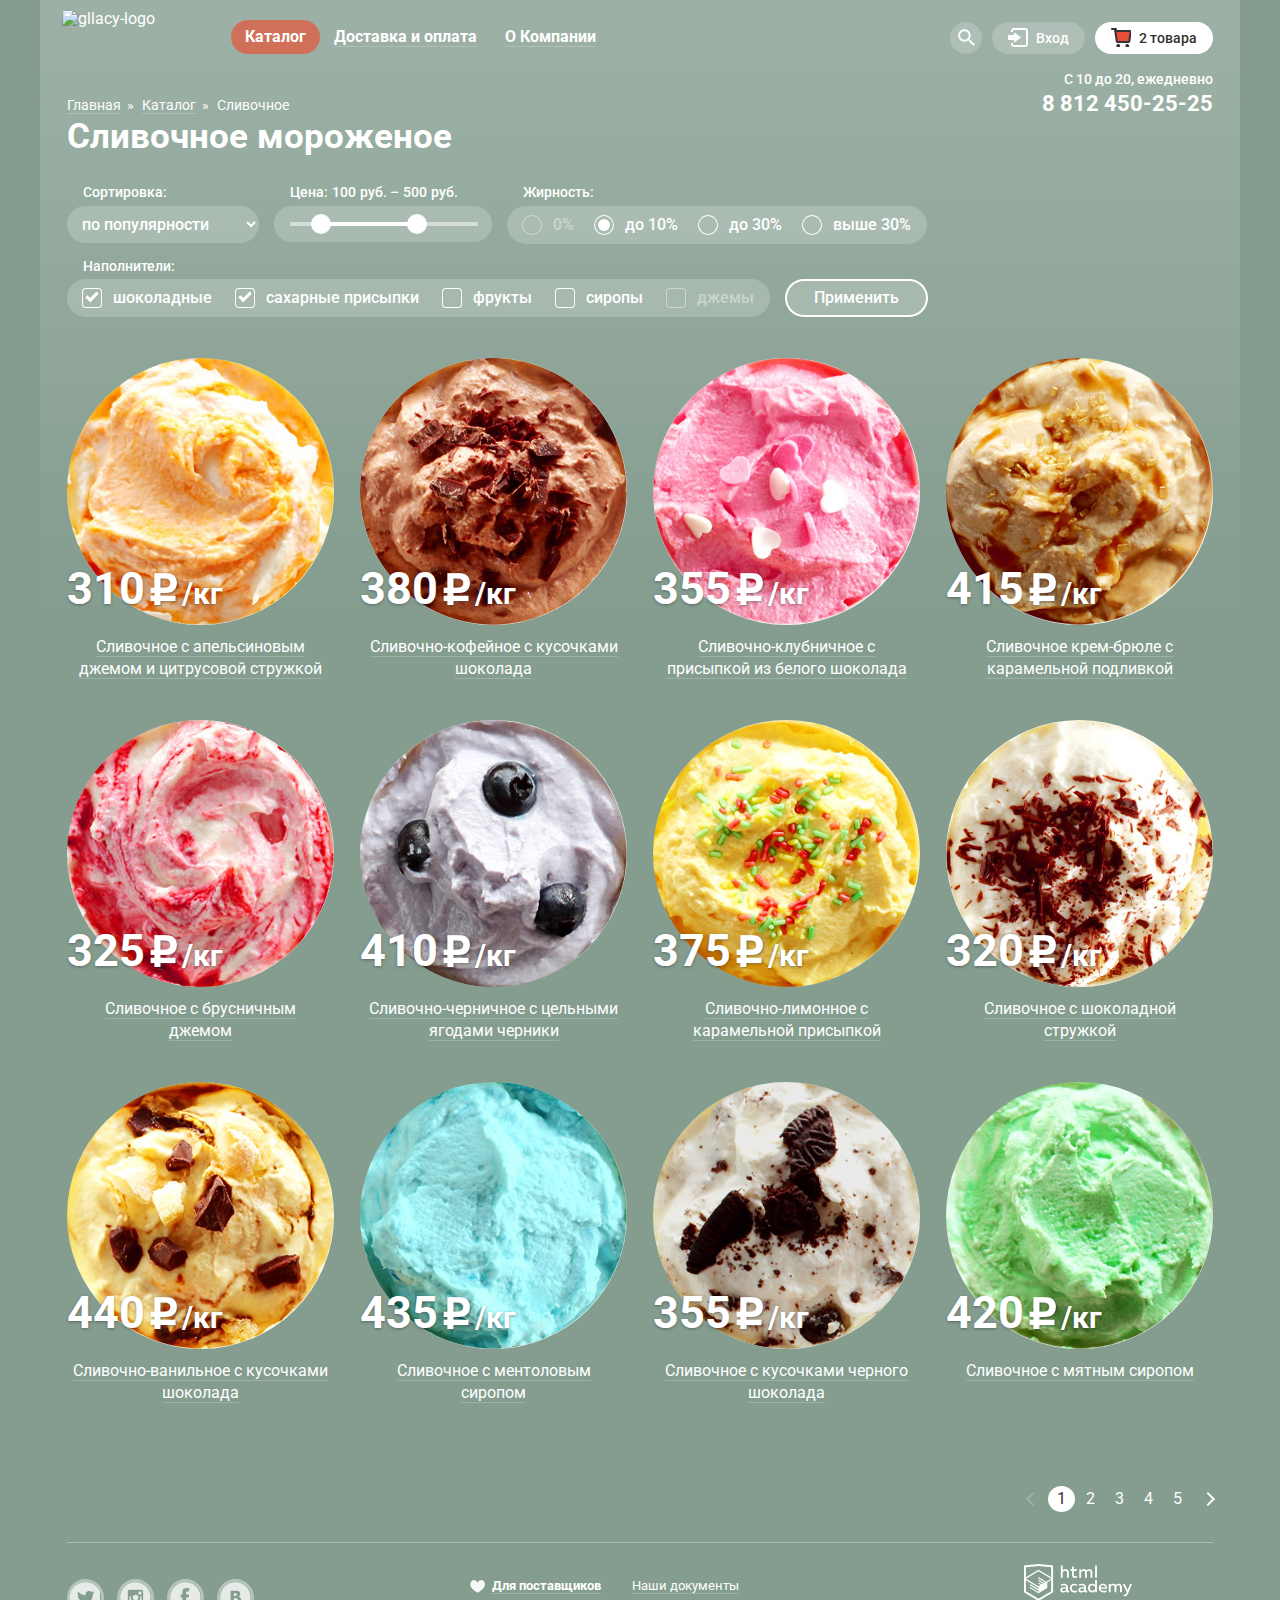
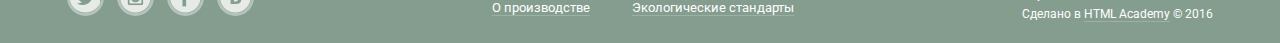
==== catalog.html @ 1d2a0fe0 "добавил min.css в catalog" ====
<!DOCTYPE html>
<html lang="ru">
  <head>
    <meta charset="utf-8">
    <title>HTML Academy: Глейси</title>
    <link href='https://fonts.googleapis.com/css?family=Roboto:400,700,500&subset=latin,cyrillic' rel='stylesheet' type='text/css'>
    <link rel="stylesheet" href="css/normalize.css">
    <link rel="stylesheet" href="css/style.min.css">
  </head>
  <body class="inner-page">

  <!-- header -->
   <header class="main-header container clearfix">

    <nav class="main-navigation">
      <a class="inner-logo" href="index.html"><img src="img/logo.svg" width="153" height="63" alt="gllacy-logo"></a>
      <ul class="main-menu">
        <li class="main-menu-item main-menu-active">
          <a href="catalog.html">Каталог</a>
          <div class="sub-menu-container">
            <ul class="sub-menu">
              <li class="sub-menu-item sub-menu-new">
                <a href="#">Новинки</a>
              </li>
              <li class="sub-menu-item sub-menu-active">
                <a>Сливочное</a>
              </li>
              <li class="sub-menu-item">
                <a href="#">Щербеты</a>
              </li>
              <li class="sub-menu-item">
                <a href="#">Фруктовый лед</a>
              </li>
              <li class="sub-menu-item">
                <a href="#">Мелорин</a>
              </li>
            </ul>
          </div>
        </li>
        <li class="main-menu-item">
          <a href="#">Доставка и оплата</a>
        </li>
        <li class="main-menu-item">
          <a href="#">О Компании</a>
        </li>
      </ul>
    </nav>

    <div class="header-info">
      <div class="user-block">
        <div class="user-block-div user-block-find">
          <a class="search decoration" href="#">Поиск</a>
          <div class="hidden-form">
            <form action="/echo" method="get">
              <div class="input-container">
                <input id="search" type="search" name="search" required>
                <label for="search">Что ищем?</label>
              </div>
            </form>
          </div>
        </div>
        <div class="user-block-div user-block-account">
          <a class="login decoration" href="#">Вход</a>
          <div class="hidden-form">
            <form action="/echo" method="post">
              <div class="input-container">
                <input id="email-1" type="text" name="email" required>
                <label for="email-1">Электронная почта</label>
              </div>
              <div class="input-container">
                <input id="password" type="password" name="password" required>
                <label for="password">Пароль</label>
              </div>
              <div class="enter-block">
                <button class="btn" type="submit">Войти</button>
                <a href="#">Забыли пароль?</a>
                <a href="#">Новая регистрация</a>
              </div>
            </form>
          </div>
        </div>

        <div class="user-block-div user-block-buy">
          <a class="cart full-cart decoration" href="#">2 товара</a>
          <div class="hidden-form">
            <div class="shopping-list">
              <table>
                <tr>
                  <td><button class="delete-item" type="button" title="Убрать"></button></td>
                  <td><img src="img/item1.jpg" width="33" height="33" alt="Изображение товара"></td>
                  <td>Пломбир с апельсиновым джемом</td>
                  <td>1,5 кг х <span class="value">200 руб.</span></td>
                  <td>300 руб.</td>
                </tr>
                <tr>
                  <td><button class="delete-item" type="button" title="Убрать"></button></td>
                  <td><img src="img/item3.jpg" width="33" height="33" alt="Изображение товара"></td>
                  <td>Клубничный пломбир с присыпкой  из белого шоколада</td>
                  <td>1,5 кг х <span class="value">300 руб.</span></td>
                  <td>450 руб.</td>
                </tr>
              </table>
              <div class="sum">
                <p>Итого: 750 руб.</p>
                <a class="btn" href="#">Оформить заказ</a>
              </div>
            </div>
          </div>
        </div>
      </div>
      <div class="header-contact">
        <p>С 10 до 20, ежедневно</p>
        <p class="tel">8 812 450-25-25</p>
      </div>
    </div>
  </header>


   <!-- main -->
    <main class="inner-content container">
      <div class="inner-page-title">
        <!-- breadcrumbs -->
        <ul class="breadcrumbs">
          <li>
            <a href="index.html">Главная</a>
          </li>
          <li>
            <a href="#">Каталог</a>
          </li>
          <li class="current">
            Сливочное
          </li>
        </ul>
        <!-- title -->
        <h1 class="page-title">Сливочное мороженое</h1>
      </div>


      <!-- fiters -->
      <form class="filters" action="/echo" method="post">
        <fieldset class="select-filter">
          <legend>Сортировка:</legend>
          <select class="decoration" name="sort">
            <option value="popular-first">по популярности</option>
            <option value="cheap-first">сначала недорогие</option>
            <option value="expensive-first">сначала дорогие</option>
            <option value="greasiness-first">по жирности</option>
          </select>
        </fieldset>
        <fieldset class="range-filter">
          <legend>Цена:<input class="min-price" type="text" name="min-price" value="100">руб. –<input class="max-price" type="text" name="max-price" value="500">руб.</legend>
            <div class="range-controls decoration">
              <div class="scale">
                <div class="bar" style="margin-left: 22px; width: 107px"></div>
              </div>
              <div class="toggle max-toggle"></div>
              <div class="toggle min-toggle"></div>
            </div>
        </fieldset>
        <fieldset class="radio-filter">
          <legend>Жирность:</legend>
          <div class="decoration">
            <input type="radio" id="radiobtn-1" name="greasiness" value="0" disabled>
            <label class="filter-label filter-greasiness" for="radiobtn-1"><span class="radio-indicator"></span>0%</label>

            <input type="radio" id="radiobtn-2" name="greasiness" value="<10" checked>
            <label class="filter-label filter-greasiness" for="radiobtn-2"><span class="radio-indicator"></span>до 10%</label>

            <input type="radio" id="radiobtn-3" name="greasiness" value="<30">
            <label class="filter-label filter-greasiness" for="radiobtn-3"><span class="radio-indicator"></span>до 30%</label>

            <input type="radio" id="radiobtn-4" name="greasiness" value=">30">
            <label class="filter-label filter-greasiness" for="radiobtn-4"><span class="radio-indicator"></span>выше 30%</label>
          </div>
        </fieldset>

        <fieldset class="checkbox-filter">
          <legend>Наполнители:</legend>
          <div class="decoration">
            <input type="checkbox" id="check-btn-1" name="filler"  value="chocolate" checked>
            <label class="filter-label filter-filler" for="check-btn-1"><span class="check-indicator"></span>шоколадные</label>

            <input type="checkbox" id="check-btn-2" name="filler"  value="sugar" checked>
            <label class="filter-label filter-filler" for="check-btn-2"><span class="check-indicator"></span>сахарные присыпки</label>

            <input type="checkbox" id="check-btn-3" name="filler"  value="fruits">
            <label class="filter-label filter-filler" for="check-btn-3"><span class="check-indicator"></span>фрукты</label>

            <input type="checkbox" id="check-btn-4" name="filler"  value="syrups">
            <label class="filter-label filter-filler" for="check-btn-4"><span class="check-indicator"></span>сиропы</label>

            <input type="checkbox" id="check-btn-5" name="filler"  value="jams" disabled>
            <label class="filter-label filter-filler" for="check-btn-5"><span class="check-indicator"></span>джемы</label>
          </div>
        </fieldset>
        <button class="decoration" type="submit">Применить</button>
      </form>


      <!-- items -->
      <section class="catalog-items">
        <div class="catalog-items-container clearfix">
          <article class="catalog-item">
            <div class="catalog-item-preview">
              <img src="img/item1.jpg" width="267" height="267" alt="Сливочное с апельсиновым джемом и цитрусовой стружкой">
              <span class="price">310<span class="rouble-icon">рублей</span><span class="kg">/кг</span></span>
            </div>
            <h2 class="item-title">
              <a href="#">Сливочное с апельсиновым джемом и цитрусовой стружкой</a>
            </h2>
            <a class="hidden btn" href="#">Быстрый просмотр</a>
            <div class="catalog-item-overlay"></div>
          </article>

          <article class="catalog-item">
            <div class="catalog-item-preview">
              <img src="img/item2.jpg" width="267" height="267" alt="Сливочно-кофейное с кусочками шоколада">
              <span class="price">380<span class="rouble-icon">рублей</span><span class="kg">/кг</span></span>
            </div>
            <h2 class="item-title">
              <a href="#">Сливочно-кофейное с кусочками шоколада</a>
            </h2>
            <a class="hidden btn" href="#">Быстрый просмотр</a>
            <div class="catalog-item-overlay"></div>
          </article>

          <article class="catalog-item">
            <div class="catalog-item-preview">
              <img src="img/item3.jpg" width="267" height="267" alt="Сливочно-клубничное с присыпкой из белого шоколада">
              <span class="price">355<span class="rouble-icon">рублей</span><span class="kg">/кг</span></span>
            </div>
            <h2 class="item-title">
              <a href="#">Сливочно-клубничное с присыпкой из белого шоколада</a>
            </h2>
            <a class="hidden btn" href="#">Быстрый просмотр</a>
            <div class="catalog-item-overlay"></div>
          </article>

          <article class="catalog-item">
            <div class="catalog-item-preview">
              <img src="img/item4.jpg" width="267" height="267" alt="Сливочное крем-брюле с карамельной подливкой">
              <span class="price">415<span class="rouble-icon">рублей</span><span class="kg">/кг</span></span>
            </div>
            <h2 class="item-title">
              <a href="#">Сливочное крем-брюле с карамельной подливкой</a>
            </h2>
            <a class="hidden btn" href="#">Быстрый просмотр</a>
            <div class="catalog-item-overlay"></div>
          </article>

          <article class="catalog-item">
            <div class="catalog-item-preview">
              <img src="img/item5.jpg" width="267" height="267" alt="Сливочное с брусничным джемом">
              <span class="price">325<span class="rouble-icon">рублей</span><span class="kg">/кг</span></span>
            </div>
            <h2 class="item-title">
              <a href="#">Сливочное с брусничным джемом</a>
            </h2>
            <a class="hidden btn" href="#">Быстрый просмотр</a>
            <div class="catalog-item-overlay"></div>
          </article>

          <article class="catalog-item">
            <div class="catalog-item-preview">
              <img src="img/item6.jpg" width="267" height="267" alt="Сливочно-черничное с цельными ягодами черники">
              <span class="price">410<span class="rouble-icon">рублей</span><span class="kg">/кг</span></span>
            </div>
            <h2 class="item-title">
              <a href="#">Сливочно-черничное с цельными ягодами черники</a>
            </h2>
            <a class="hidden btn" href="#">Быстрый просмотр</a>
            <div class="catalog-item-overlay"></div>
          </article>

          <article class="catalog-item">
            <div class="catalog-item-preview">
              <img src="img/item7.jpg" width="267" height="267" alt="Сливочно-лимонное с карамельной присыпкой">
              <span class="price">375<span class="rouble-icon">рублей</span><span class="kg">/кг</span></span>
            </div>
            <h2 class="item-title">
              <a href="#">Сливочно-лимонное с карамельной присыпкой</a>
            </h2>
            <a class="hidden btn" href="#">Быстрый просмотр</a>
            <div class="catalog-item-overlay"></div>
          </article>

          <article class="catalog-item">
            <div class="catalog-item-preview">
              <img src="img/item8.jpg" width="267" height="267" alt="Сливочное с шоколадной стружкой">
              <span class="price">320<span class="rouble-icon">рублей</span><span class="kg">/кг</span></span>
            </div>
            <h2 class="item-title">
              <a href="#">Сливочное с шоколадной стружкой</a>
            </h2>
            <a class="hidden btn" href="#">Быстрый просмотр</a>
            <div class="catalog-item-overlay"></div>
          </article>

          <article class="catalog-item">
            <div class="catalog-item-preview">
              <img src="img/item9.jpg" width="267" height="267" alt="Сливочно-ванильное с кусочками шоколада">
              <span class="price">440<span class="rouble-icon">рублей</span><span class="kg">/кг</span></span>
            </div>
            <h2 class="item-title">
              <a href="#">Сливочно-ванильное с кусочками шоколада</a>
            </h2>
            <a class="hidden btn" href="#">Быстрый просмотр</a>
            <div class="catalog-item-overlay"></div>
          </article>

          <article class="catalog-item">
            <div class="catalog-item-preview">
              <img src="img/item10.jpg" width="267" height="267" alt="Сливочноe с ментоловым сиропом">
              <span class="price">435<span class="rouble-icon">рублей</span><span class="kg">/кг</span></span>
            </div>
            <h2 class="item-title">
              <a href="#">Сливочноe с ментоловым сиропом</a>
            </h2>
            <a class="hidden btn" href="#">Быстрый просмотр</a>
            <div class="catalog-item-overlay"></div>
          </article>

          <article class="catalog-item">
            <div class="catalog-item-preview">
              <img src="img/item11.jpg" width="267" height="267" alt="Сливочное с кусочками черного шоколада">
              <span class="price">355<span class="rouble-icon">рублей</span><span class="kg">/кг</span></span>
            </div>
            <h2 class="item-title">
              <a href="#">Сливочное с кусочками черного шоколада</a>
            </h2>
            <a class="hidden btn" href="#">Быстрый просмотр</a>
            <div class="catalog-item-overlay"></div>
          </article>

          <article class="catalog-item">
            <div class="catalog-item-preview">
              <img src="img/item12.jpg" width="267" height="267" alt="Сливочное с мятным сиропом">
              <span class="price">420<span class="rouble-icon">рублей</span><span class="kg">/кг</span></span>
            </div>
            <h2 class="item-title">
              <a href="#">Сливочное с мятным сиропом</a>
            </h2>
            <a class="hidden btn" href="#">Быстрый просмотр</a>
            <div class="catalog-item-overlay"></div>
          </article>
        </div>

        <!-- paginator -->
        <div class="paginator">
          <a class="prev disabled">Назад</a>
          <a class="active">1</a>
          <a href="#">2</a>
          <a href="#">3</a>
          <a href="#">4</a>
          <a href="#">5</a>
          <a class="next" href="#">Вперед</a>
        </div>
      </section>
    </main>


    <!-- footer -->
    <footer class="main-footer container clearfix">
      <div class="footer-social">
        <a class="social-btn social-btn-tw" href="#">Твиттер</a>
        <a class="social-btn social-btn-in" href="#">Инстаграм</a>
        <a class="social-btn social-btn-fb" href="#">Фейсбук</a>
        <a class="social-btn social-btn-vk" href="#">Вконтакте</a>
      </div>
      <div class="footer-info clearfix">
          <div class="footer-columns left-column">
            <a class="for-providers" href="#">Для поставщиков</a>
            <a href="#">О производстве</a>
          </div>
          <div class="footer-columns right-column">
            <a href="#">Наши документы</a>
            <a href="#">Экологические стандарты</a>
          </div>
        </div>
      <div class="footer-copyright">
        <a class="copyright-logo" href="https://htmlacademy.ru/"><img src="img/logo-html-academy.svg" width="108" height="38" alt="logo"></a>
        <p>Сделано в <a href="https://htmlacademy.ru/">HTML Academy</a> © 2016</p>
      </div>
    </footer>

  </body>
</html>
---- css/style.min.css ----
body,input,textarea{font-size:16px;font-family:"Roboto","Arial",sans-serif}a,body{color:#fff}body{min-width:1200px;font-weight:400;background-color:#849d8f;line-height:22px}.inner-page{background-image:url(../img/backlight.png);background-repeat:no-repeat;background-position:top center}a{font-size:16px;line-height:18px;text-decoration:none;border-bottom:1px solid rgba(255,255,255,.2)}a:hover{color:#ffbc9e;border-bottom-color:#ffbc9e}img{max-width:100%;height:auto}input[type=radio]{display:none}input,textarea{width:337px;padding:10px 15px;line-height:24px;font-weight:700;color:#323232;background-color:#fff;border:0;border-radius:5px;outline:none;box-shadow:0 0 0 1px #d3d3d2}input:hover,textarea:hover{box-shadow:0 0 0 2px #c7c6c5}input:focus,textarea:focus{box-shadow:0 0 0 2px #8fbdec}input[type=password]+label,input[type=search]+label,input[type=text]+label,textarea+label{position:absolute;left:13px;top:10px;font-size:16px;line-height:24px;font-weight:400;color:#999;pointer-events:none}input[type=password]:focus+label,input[type=password]:valid+label,input[type=search]:focus+label,input[type=search]:valid+label,input[type=text]:focus+label,input[type=text]:valid+label,textarea:focus+label,textarea:valid+label{top:-16px;font-size:11px;line-height:13px;font-weight:400;pointer-events:auto}input[type=password]:focus+label,input[type=search]:focus+label,input[type=text]:focus+label,textarea:focus+label{color:#5b9ddf}.input-container{position:relative}.site-wrapper{min-width:1200px;background-repeat:no-repeat;background-position:top center;-webkit-transition:background-image .5s ease,background-color .5s ease;transition:background-image .5s ease,background-color .5s ease}.site-wrapper::after,.site-wrapper::before{content:"";visibility:hidden;background-image:url(slide-1.png)}.site-wrapper::after{background-image:url(slide-2.png)}.container{width:1146px;margin:0 auto;padding:0 27px}.clearfix::after{content:"";display:table;clear:both}.main-header{padding-top:10px}.index-logo,.inner-logo{float:left;width:153px;height:63px;margin-left:-5px;margin-right:16px;border:none}.index-logo img,.inner-logo img{width:153px;height:63px}.main-navigation{float:left;width:800px}.main-menu{margin:10px 0 0;padding:0;list-style:none;font-size:0}.main-menu-item{position:relative;display:inline-block;font-weight:700;font-size:16px;line-height:18px;vertical-align:top}.main-menu-item>a{display:block;padding:8px 14px;border:none;border-radius:20px}.main-menu-item:not(.main-menu-active)>a::after{content:"";position:absolute;right:14px;bottom:7px;left:14px;height:1px;background-color:rgba(255,255,255,.2)}.main-menu-item:hover>a{color:#333;background-color:#f7f6f3}.main-menu-item:active>a{color:#333;box-shadow:inset 0 2px 1px #696969;background-color:#ededed}.main-menu-active>a{background-color:#d07058}.sub-menu-container{display:none;padding-top:5px}.main-menu-item:hover .sub-menu-container{display:block}.sub-menu{position:absolute;top:100%;z-index:2;left:-7px;width:143px;margin:0;padding:0;list-style:none;background:#f8f7f4;border-radius:5px;box-shadow:0 20px 20px rgba(0,0,0,.4)}.sub-menu-item a{display:block;margin-top:4px;margin-bottom:4px;padding:6px 20px;font-weight:400;font-size:14px;line-height:16px;color:#323232;text-decoration:none;border:0}.sub-menu-new{position:relative}.sub-menu-new a{font-weight:700;margin-bottom:10px}.sub-menu-new::after{content:"";position:absolute;left:6px;bottom:-6px;right:6px;height:1px;background-color:#d1d0ce}.sub-menu-item:hover a{background-color:#fbded8}.sub-menu-active a{color:#fff;background-color:#d07058}.sub-menu-item:active a{background-color:#f6b5a5}.sub-menu-active:hover a{background:#d07058}.header-info{display:inline-block;float:right;max-width:300px;padding-top:20px;font-size:14px;line-height:16px;font-weight:500;vertical-align:top}.user-block{margin-bottom:20px;font-size:0}.decoration{padding:8px 16px;font-weight:500;background-color:rgba(255,255,255,.2);border-radius:20px;border:none}.user-block .decoration{font-size:14px;line-height:16px;font-weight:500}.select-filter select:hover,.user-block .decoration:hover{color:#323232;background-color:#fff}.user-block>div{position:relative;display:inline-block;margin-right:10px;font-size:0;vertical-align:top}.user-block>div:last-child{margin-right:0}.user-block .search{padding:16px;font-size:0}.user-block .cart::before,.user-block .login::before,.user-block .search::before{content:"";position:absolute;top:-1px;left:8px;width:20px;height:19px;background:url(../img/sprite.png) no-repeat;background-position:-5px -443px}.user-block .login{padding-left:44px}.user-block .cart::before,.user-block .login::before{top:-2px;left:16px;background-position:-5px -385px}.user-block .cart{padding-left:44px;padding-right:34px}.user-block .cart::before{background-position:-5px -213px}.user-block .cart:hover::before,.user-block .login:hover::before,.user-block .search:hover::before{content:"";position:absolute;top:0;left:9px;width:20px;height:19px;background:url(../img/sprite.png) no-repeat;background-position:-5px -470px}.user-block .cart:hover::before,.user-block .login:hover::before{top:-2px;left:16px;background-position:-5px -414px}.user-block .cart:hover::before{background-position:-5px -273px}.hidden-form{position:absolute;right:0;top:100%;z-index:2;display:none;padding-top:8px}.hidden-form input+label{font-size:14px;line-height:24px;font-weight:400}.user-block-find{font-size:14px}.user-block-find .hidden-form{padding-top:12px}.user-block-account form,.user-block-find form{padding:20px 15px;background:#f8f7f4;border-radius:5px;box-shadow:0 20px 20px rgba(0,0,0,.4)}.user-block-find input{width:311px;padding:10px 15px}.user-block-account form{padding:20px 17px 22px 20px}.user-block-account input{width:210px;margin-bottom:20px;margin-right:0}.enter-block .btn{float:left;margin-right:18px;padding:10px 25px;font-size:18px;line-height:24px;font-weight:700}.enter-block a{display:inline-block;margin-right:0;margin-top:3px;font-size:13px;font-weight:400;line-height:13px;color:#323232;border-bottom:1px solid #adacaa}.enter-block a:hover,.index-content-left a:hover{color:#ffbc9e;border-bottom-color:#ffbc9e}.user-block-div:hover .hidden-form{display:block}.header-contact{text-align:right}.header-contact p{margin-bottom:5px}.header-contact .tel{margin:0;font-size:22px;font-weight:700;line-height:24px}.slider{position:relative;margin-bottom:40px;padding-top:276px;text-align:center}.slide{display:none}.slide-title{width:700px;margin:0 auto 30px;font-size:60px;line-height:60px;font-weight:900}.btn,.btn:hover{text-decoration:none;color:#fff;border:none}.btn{display:inline-block;padding:10px 20px;font-weight:700;vertical-align:top;text-shadow:0 2px 5px rgba(160,32,11,.76);box-shadow:0 2px 2px rgba(172,16,0,.64);background:#f26843;border-radius:25px;outline:none;cursor:pointer;background-image:-webkit-linear-gradient(top,#f26843 0%,#e74b36 100%);background-image:linear-gradient(to bottom,#f26843 0%,#e74b36 100%)}.btn:hover{background:#f58669;background-image:-webkit-linear-gradient(top,#f58669 0%,#ec6f5e 100%);background-image:linear-gradient(to bottom,#f58669 0%,#ec6f5e 100%);box-shadow:0 2px 2px #ac1000}.btn:active{background-image:-webkit-linear-gradient(top,#d84732 0%,#e1613e 100%);background-image:linear-gradient(to bottom,#d84732 0%,#e1613e 100%);box-shadow:inset 0 2px 2px #942718}.slider .btn{padding:10px 40px;font-size:32px;line-height:44px;border-radius:100px}.slider-controls{position:absolute;bottom:23px;left:0;z-index:20;font-size:0}.slider-controls label{display:inline-block;height:17px;width:17px;margin-right:8px;vertical-align:top;border:2px solid #fff;border-radius:50%;background-color:transparent;cursor:pointer}#btn-1:checked~.site-wrapper #slide1,#btn-2:checked~.site-wrapper #slide2,#btn-3:checked~.site-wrapper #slide3{display:block}#btn-1:checked~.site-wrapper{background-color:#849d8f;background-image:url(../img/ice-cream1.png)}#btn-2:checked~.site-wrapper{background-color:#8996a6;background-image:url(../img/ice-cream2.png)}#btn-3:checked~.site-wrapper{background-color:#9d8b84;background-image:url(../img/ice-cream3.png)}#btn-1:checked~.site-wrapper label[for=btn-1],#btn-2:checked~.site-wrapper label[for=btn-2],#btn-3:checked~.site-wrapper label[for=btn-3]{background-color:#fff}.banners{margin-bottom:40px}.banner-title{margin:0 0 15px;font-size:35px;line-height:41px;font-weight:700}.banner-left,.banner-right{width:520px;padding:17px 20px 22px;border-radius:15px;overflow:hidden}.banner-left{background:#9c1a36 url(../img/raspberries.png) no-repeat;float:left}.banner-right{float:right;background:#4e3225 url(../img/chocolate.png) no-repeat}.banners p{min-height:88px;margin:0;font-size:18px;line-height:22px;font-weight:700}.banners .btn{float:right;padding:11px 22px;font-size:18px;line-height:24px;text-shadow:none;background:#f16742;background-image:-webkit-linear-gradient(top,#f16742 0%,#e54a36 100%);background-image:linear-gradient(to bottom,#f16742 0%,#e54a36 100%);border-radius:25px;box-shadow:0 2px 2px rgba(85,8,0,.54)}.banners .btn:hover{background:#f58669;background-image:-webkit-linear-gradient(top,#f58669 0%,#ec6f5e 100%);background-image:linear-gradient(to bottom,#f58669 0%,#ec6f5e 100%);box-shadow:0 1px 2px #ac1000}.banners .btn:active{background-image:-webkit-linear-gradient(top,#d84732 0%,#e1613e 100%);background-image:linear-gradient(to bottom,#d84732 0%,#e1613e 100%);box-shadow:inset 0 2px 2px #942718}.catalog-items{font-size:0}.catalog-item{position:relative;display:inline-block;z-index:3;width:267px;margin-right:26px;margin-bottom:40px;text-align:center;vertical-align:top}.catalog-item-overlay{position:absolute;left:-7px;top:-5px;z-index:2;display:none;width:105%;min-height:125%;background:rgba(255,255,255,.2);border-radius:5px;box-shadow:0 20px 20px rgba(0,0,0,.4)}.catalog-item:nth-child(4n){margin-right:0}.catalog-item:hover{z-index:10}.catalog-item:hover .btn,.catalog-item:hover .catalog-item-overlay{display:block}.catalog-item-preview{position:relative;z-index:3;margin-bottom:0}.catalog-item img{width:267px;height:267px;border-radius:50%;overflow:hidden}.catalog-item-preview .hit{position:absolute;top:0;left:0;display:block;width:60px;height:60px;text-indent:-1000px;background:url(../img/sprite.png) no-repeat;background-position:-5px -85px;overflow:hidden}.catalog-item-preview .price{position:absolute;left:0;bottom:20px;font-size:45px;line-height:45px;font-weight:700;text-shadow:0 1px 3px rgba(49,50,53,.5)}.catalog-item-preview .rouble-icon{display:inline-block;width:30px;height:35px;margin-top:6px;margin-left:4px;margin-right:3px;font-size:0;vertical-align:top;background:url(../img/sprite.png) no-repeat 50% 50%;background-position:-5px -636px}.catalog-item-preview .kg{font-size:30px;line-height:45px;font-weight:700}.item-title{position:relative;z-index:3;min-height:44px;margin:0;padding:0 6px}.item-title,.item-title a{font-size:16px;line-height:22px;font-weight:400}.catalog-item .btn{position:absolute;left:30px;right:30px;z-index:3;display:none;margin-top:11px;padding:10px 13px;font-weight:700;font-size:18px;line-height:24px}.features{padding:25px 3px 25px 20px;margin-bottom:40px;background:#ebdec2 url(../img/waffer-pattern-2.jpg);background-size:60%;border-radius:15px}.features-title{margin:0 0 10px;font-size:24px;line-height:30px;font-weight:500;color:#323232}.features-item{position:relative;float:left;max-width:479px;min-height:78px;margin:0 31px 0 0;padding:10px 0 0 56px;font-size:16px;line-height:22px;color:#323232}.features-item:nth-of-type(2n){margin-right:0}.features-item::before{content:"";position:absolute;left:0;top:0;width:47px;height:47px;background:url(../img/sprite.png) no-repeat;background-position:-5px -156px}.features-cow::before{background-position:-5px -5px}.features-leaf::before{background-position:-5px -579px}.features-thermometer::before{background-position:-5px -682px}.index-content{margin-bottom:40px}.index-content-left{float:left;width:520px;padding:24px 20px 79px;background-color:#fff;background-image:url(../img/background-news.jpg);border-radius:15px}.index-content-left .title{margin-bottom:5px;font-weight:500;line-height:22px;color:#323232}.index-content-left a{font-size:24px;line-height:30px;font-weight:700;text-decoration:underline;color:#323232;border:none}.index-content-right{float:right;padding:5px;background-color:#fff;background-image:url(../img/mail-pattern.jpg);border-radius:15px}.index-content-right .subscribe{width:510px;padding:30px 20px 35px;color:#5a5a5a;background-color:#f8f7f4;border-radius:10px}.index-content-right p{min-height:101px;margin:0}.index-content-right form,.search-map{position:relative}.index-content-right input{margin-right:0}.index-content-right label{left:13px;top:10px}.index-content-right .btn{position:absolute;right:0;padding:10px 18px;font-size:18px;line-height:24px}.search-map{min-height:428px;width:1200px;margin:0 auto -2px;color:#323232;background-color:#ece5c9;background-image:url(../img/map_v_pin.jpg)}.search-map-contacts{position:absolute;right:26px;top:63px;z-index:2;width:254px;min-height:242px;padding:28px 25px 25px;background-color:#fff;bottom:63px;border-radius:15px}.search-map-contacts p{margin:0 0 20px;font-size:14px;line-height:20px}.search-map-contacts span{display:block;font-size:18px;line-height:24px;font-weight:700}.search-map-contacts .tel{display:block;margin-top:5px;margin-bottom:2px}.search-map .btn{width:auto;padding:10px 28px;font-size:18px;line-height:24px}.main-footer{padding:20px 0}.main-footer p{padding:0;margin:0}.footer-social{float:left;width:267px;margin-right:46px;font-size:0}.social-btn{display:inline-block;width:31px;height:31px;margin-right:13px;margin-top:16px;font-size:0;vertical-align:top;background:url(../img/sprite.png) no-repeat;background-position:-6px -497px;border:3px solid rgba(255,255,255,.5);border-radius:50%;opacity:.8}.social-btn:hover{border-color:rgba(255,255,255,.71);opacity:1}.social-btn:active{box-shadow:inset 0 2px 1px #888}.social-btn-in{background-position:-5px -344px}.social-btn-fb{background-position:-5px -303px}.social-btn-vk{background-position:-5px -538px}.footer-info{display:inline-block;margin-top:11px;margin-left:90px;vertical-align:top}.footer-info a{font-size:13px;line-height:18px;white-space:nowrap}.left-column{float:left;max-width:135px;padding-left:22px}.right-column{float:right;max-width:165px;margin-left:5px}.for-providers{font-weight:700;position:relative}.for-providers::before{content:"";position:absolute;left:-22px;top:2px;width:15px;height:13px;background:url(../img/sprite.png) no-repeat;background-position:-5px -62px}.footer-copyright{float:right;max-width:264px;padding:0;margin:0}.copyright-logo{margin-left:2px;margin-bottom:-2px;border:0}.copyright-logo,.copyright-logo img{width:108px;height:39px}.footer-copyright a,.footer-copyright p{margin-top:-3px;font-size:12px;line-height:18px}@-webkit-keyframes bounce{0%{-webkit-transform:translateY(-2000px);transform:translateY(-2000px)}70%{-webkit-transform:translateY(30px);transform:translateY(30px)}90%{-webkit-transform:translateY(-10px);transform:translateY(-10px)}to{-webkit-transform:translateY(0);transform:translateY(0)}}@keyframes bounce{0%{-webkit-transform:translateY(-2000px);transform:translateY(-2000px)}70%{-webkit-transform:translateY(30px);transform:translateY(30px)}90%{-webkit-transform:translateY(-10px);transform:translateY(-10px)}to{-webkit-transform:translateY(0);transform:translateY(0)}}@-webkit-keyframes shake{0%,to{-webkit-transform:translateX(0);transform:translateX(0)}10%,30%,50%,70%,90%{-webkit-transform:translateX(-10px);transform:translateX(-10px)}20%,40%,60%,80%{-webkit-transform:translateX(10px);transform:translateX(10px)}}@keyframes shake{0%,to{-webkit-transform:translateX(0);transform:translateX(0)}10%,30%,50%,70%,90%{-webkit-transform:translateX(-10px);transform:translateX(-10px)}20%,40%,60%,80%{-webkit-transform:translateX(10px);transform:translateX(10px)}}.modal-content{position:fixed;z-index:40;top:120px;left:50%;display:none;width:430px;margin-left:-239px;padding:16px 24px 25px;color:#323232;background-color:#f8f7f4;border-radius:10px}.modal-content-show{display:block;-webkit-animation:bounce .6s;animation:bounce .6s}.modal-error{-webkit-animation:shake .6s;animation:shake .6s}.modal-content-close{position:absolute;top:15px;right:15px;width:17px;height:17px;font-size:0;background-color:transparent;cursor:pointer;border:0;outline:0}.modal-content-close::after,.modal-content-close::before{content:"";position:absolute;top:7px;left:-2px;width:23px;height:2px;background:#060606}.modal-content-close::before{-webkit-transform:rotate(45deg);transform:rotate(45deg)}.modal-content-close::after{-webkit-transform:rotate(-45deg);transform:rotate(-45deg)}.modal-content-title{margin:0 0 23px;font-size:24px;font-weight:500;line-height:28px}.modal-content input{width:240px;margin-bottom:20px;padding:9px 14px}.modal-content textarea{width:396px;height:134px;margin-bottom:20px;resize:none}.modal-content button[type=submit]{float:right;padding-right:24px;padding-left:24px;font-size:18px;line-height:24px}.modal-overlay{position:fixed;top:0;left:0;z-index:30;display:none;width:100%;height:100%;background:rgba(0,0,0,.2)}.modal-overlay-show{display:block}.user-block-buy .full-cart{padding-right:16px;color:#323232;background:#fff}.user-block-buy .full-cart::before,.user-block-buy .full-cart:hover::before{content:"";position:absolute;top:-2px;left:16px;width:20px;height:19px;background:url(../img/sprite.png) no-repeat;background-position:-5px -243px}.shopping-list{padding:20px 15px;font-size:13px;line-height:16px;vertical-align:top;color:#323232;background:#f8f7f4;box-shadow:0 20px 20px rgba(0,0,0,.4);border-radius:5px;border-collapse:collapse}.shopping-list table{width:508px;border-bottom:1px solid #cacac7}.shopping-list tr{height:51px}.shopping-list td{padding-right:3px;padding-top:5px;vertical-align:top}.shopping-list td:first-child{padding-right:6px}.shopping-list td:nth-child(2){padding-top:0;padding-bottom:10px}.shopping-list td:nth-child(3){width:225px;padding-right:20px}.shopping-list .value{color:#999}.shopping-list img{border-radius:50%}.delete-item{position:relative;width:10px;height:10px;font-size:0;background:0 0;border:0;outline:0;cursor:pointer}.delete-item::after,.delete-item::before{content:"";position:absolute;top:5px;right:-1px;z-index:1;width:14px;height:1px;background:#515050}.delete-item::before{-webkit-transform:rotate(45deg);transform:rotate(45deg)}.delete-item::after{-webkit-transform:rotate(-45deg);transform:rotate(-45deg)}.shopping-list .sum{text-align:right}.shopping-list .btn{padding-left:13px;padding-right:15px;font-size:18px;line-height:24px;font-weight:700}.page-title,.shopping-list p{font-size:15px;line-height:18px;font-weight:700}.footer-info .shopping-list{position:absolute;display:none}.breadcrumbs{margin:-22px 0 0;padding:0;list-style:none}.breadcrumbs li{position:relative;display:inline;margin-right:18px}.breadcrumbs li::after{content:"»";position:absolute;top:0;right:-10px}.breadcrumbs a,.breadcrumbs li{font-size:14px;line-height:16px}.breadcrumbs .current::after{display:none}.page-title{margin:0 0 28px;font-size:35px;line-height:41px}.filters{margin-bottom:26px;font-size:0}.filters button,.filters fieldset{display:inline-block;font-size:16px;vertical-align:top;border:0}.filters fieldset{margin:0 15px 0 0;padding-left:0;padding-right:0;padding-bottom:15px}.filters button{color:#fff}.filters select{color:#fff}.filters legend{margin-left:16px;font-size:14px;line-height:15px;font-weight:500}.filters span{box-shadow:0 0 0 1px #fff}.filter-label:hover span,.range-controls .toggle:hover{box-shadow:0 0 0 2px #fff}.filters input:disabled+.filter-label{opacity:.4;pointer-events:none}.select-filter select{padding-left:11px;padding-right:15px}.range-filter{width:218px}.range-filter input{width:25px;padding:0;margin-left:4px;margin-right:3px;font-size:14px;line-height:15px;font-weight:500;color:#fff;background:0 0;border-radius:0;box-shadow:none}.range-filter input:hover{box-shadow:none}.range-filter input:focus{box-shadow:none}.range-controls{position:relative;padding:16px 14px 16px 16px}.range-controls .scale{height:4px;background:rgba(255,255,255,.5)}.range-controls .bar{width:70%;height:4px;background:#fff}.range-controls .toggle{position:absolute;top:8px;left:0;width:20px;height:20px;background:#fff;border-radius:50%;cursor:pointer}.range-controls .min-toggle{left:37px}.range-controls .max-toggle{left:133px}.checkbox-filter input[type=checkbox],.radio-filter input[type=radio]{display:none}.filter-greasiness{position:relative;margin-right:17px;padding-left:30px;cursor:pointer}.filter-filler:last-child,.filter-greasiness:last-child{margin-right:0}.radio-filter input[type=radio]+.filter-greasiness .radio-indicator{position:absolute;top:1px;left:0;width:18px;height:18px;border-radius:50%;background:0 0}.radio-filter input[type=radio]:checked+.filter-greasiness .radio-indicator::before{content:"";position:absolute;top:3px;left:3px;width:12px;height:12px;border-radius:50%;background:#fff}.filter-filler{position:relative;margin-right:20px;padding-left:30px;cursor:pointer}.checkbox-filter input[type=checkbox]+.filter-filler .check-indicator{position:absolute;top:1px;left:0;width:18px;height:18px;border-radius:3px;background:0 0}.checkbox-filter input[type=checkbox]:checked+.filter-filler .check-indicator::before{content:"";position:absolute;top:3px;left:3px;width:9px;height:4px;background:0 0;border:3px solid #fff;border-top:0;border-right:0;-webkit-transform:rotate(-45deg);transform:rotate(-45deg)}.filters button{box-shadow:inset 0 0 0 2px #fff;padding:8px 29px;margin:20px 15px 0 0}.filters button:hover{color:#323232;background:#fff;cursor:pointer}.filters button:active{background:#eaeaea;box-shadow:inset 0 2px 1px #696969;border:0}.catalog-items-container{padding:0;margin:0 0 42px}.paginator{text-align:right;margin-bottom:30px}.paginator a{display:inline-block;padding:4px 9px;margin:0 2px 0 0;text-align:center;vertical-align:top;border-radius:50%;border:0}.paginator a:hover{color:#fff;background:rgba(255,255,255,.2)}.paginator .next,.paginator .prev{width:8px;height:8px;margin-top:8px;padding:0;font-size:0;background:0 0;border:2px solid #fff;border-top:0;border-right:0;border-radius:0}.paginator .next{margin-right:0;margin-left:10px;-webkit-transform:rotate(-135deg);transform:rotate(-135deg)}.paginator .prev{margin-right:10px;-webkit-transform:rotate(45deg);transform:rotate(45deg)}.paginator .next:hover,.paginator .prev:hover{background:0 0}.paginator .active{color:#323232;background-color:#fff}.paginator .active:hover{color:#323232;background:#fff}.paginator .disabled{opacity:.2}.paginator .disabled:hover{cursor:default}.main-footer{border-top:1px solid rgba(255,255,255,.3)}
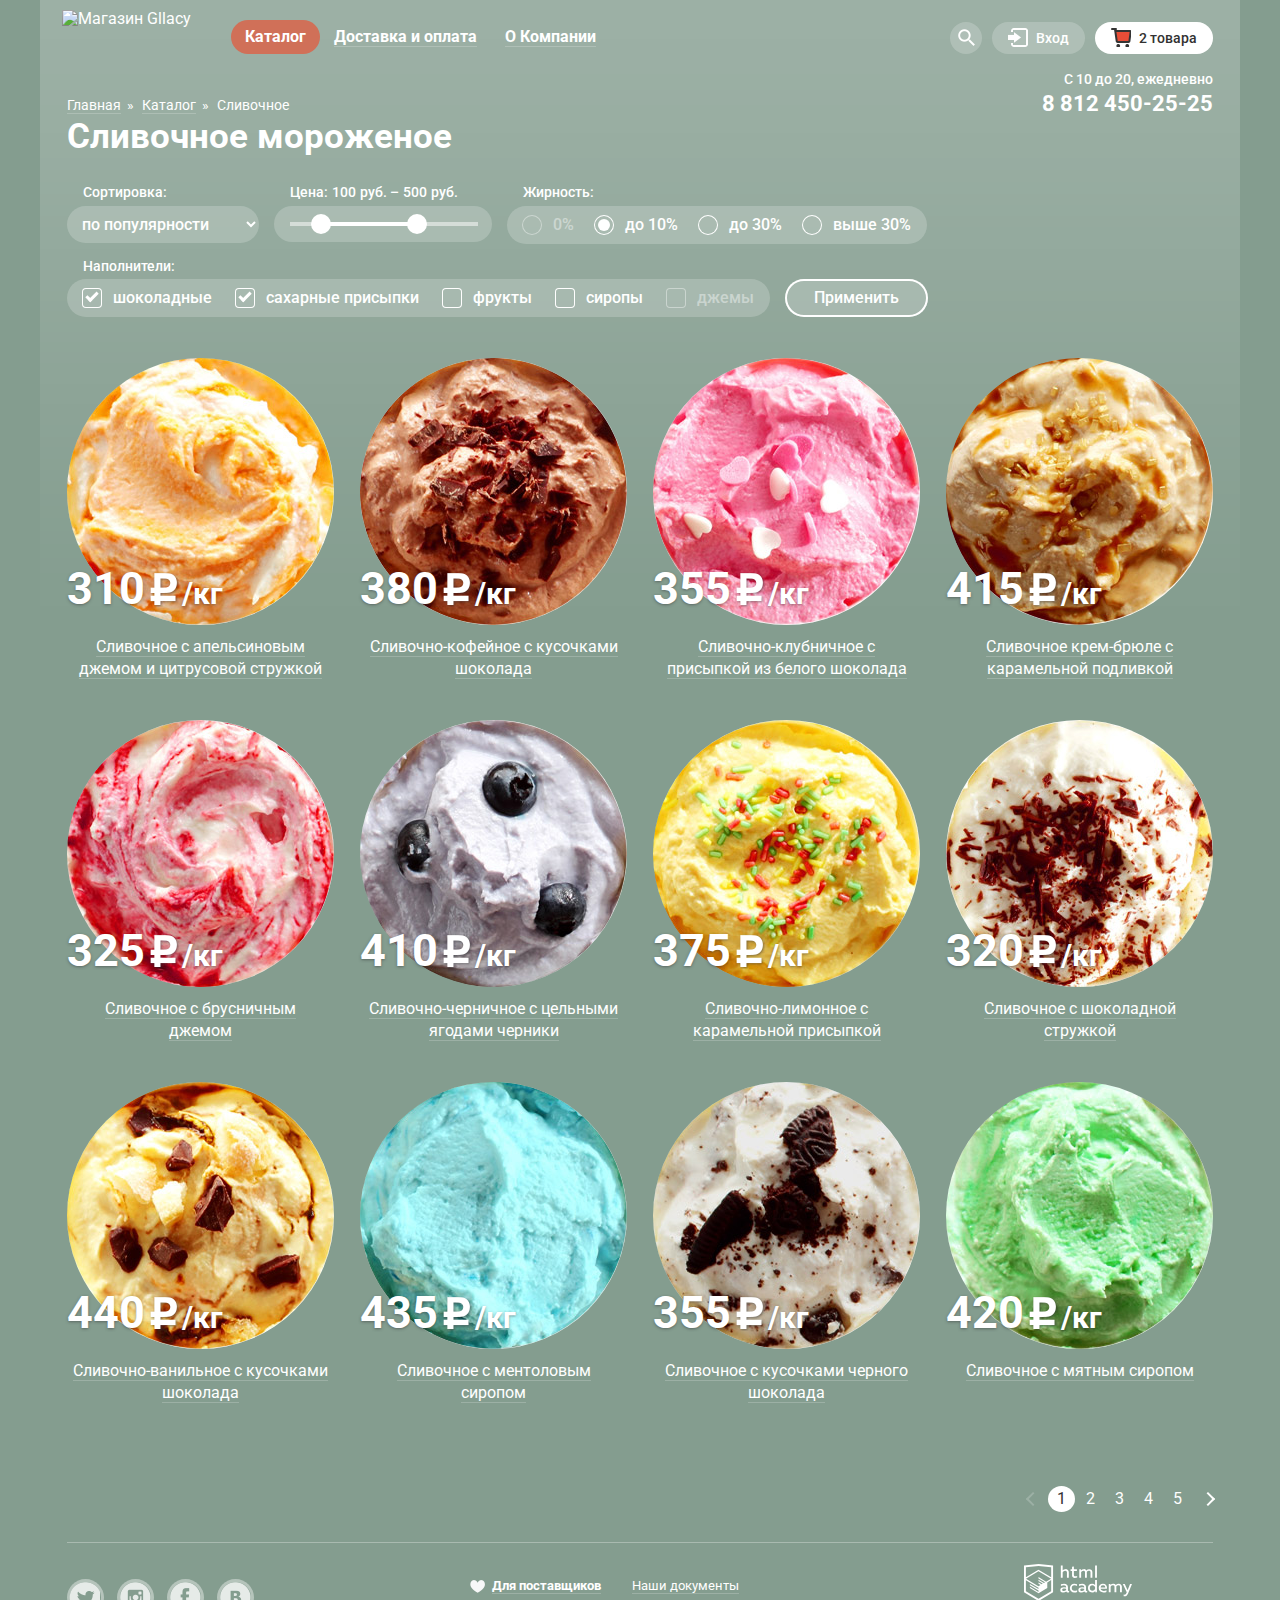
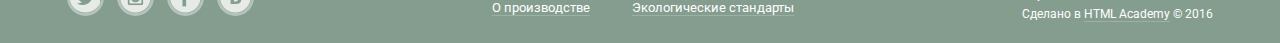
==== commit b12fc302: "поправки в код" ====
--- a/catalog.html
+++ b/catalog.html
@@ -13,7 +13,7 @@
    <header class="main-header container clearfix">
 
     <nav class="main-navigation">
-      <a class="inner-logo" href="index.html"><img src="img/logo.svg" width="153" height="63" alt="gllacy-logo"></a>
+      <a class="inner-logo" href="index.html"><img src="img/logo.svg" width="153" height="63" alt="Магазин Gllacy"></a>
       <ul class="main-menu">
         <li class="main-menu-item main-menu-active">
           <a href="catalog.html">Каталог</a>
@@ -109,8 +109,12 @@
         </div>
       </div>
       <div class="header-contact">
-        <p>С 10 до 20, ежедневно</p>
-        <p class="tel">8 812 450-25-25</p>
+        <p>
+          С 10 до 20, ежедневно
+        </p>
+        <p class="tel">
+          8 812 450-25-25
+        </p>
       </div>
     </div>
   </header>
@@ -206,7 +210,9 @@
               <span class="price">310<span class="rouble-icon">рублей</span><span class="kg">/кг</span></span>
             </div>
             <h2 class="item-title">
-              <a href="#">Сливочное с апельсиновым джемом и цитрусовой стружкой</a>
+              <a href="#">
+                Сливочное с апельсиновым джемом и цитрусовой стружкой
+              </a>
             </h2>
             <a class="hidden btn" href="#">Быстрый просмотр</a>
             <div class="catalog-item-overlay"></div>
@@ -218,7 +224,9 @@
               <span class="price">380<span class="rouble-icon">рублей</span><span class="kg">/кг</span></span>
             </div>
             <h2 class="item-title">
-              <a href="#">Сливочно-кофейное с кусочками шоколада</a>
+              <a href="#">
+                Сливочно-кофейное с кусочками шоколада
+              </a>
             </h2>
             <a class="hidden btn" href="#">Быстрый просмотр</a>
             <div class="catalog-item-overlay"></div>
@@ -230,7 +238,9 @@
               <span class="price">355<span class="rouble-icon">рублей</span><span class="kg">/кг</span></span>
             </div>
             <h2 class="item-title">
-              <a href="#">Сливочно-клубничное с присыпкой из белого шоколада</a>
+              <a href="#">
+                Сливочно-клубничное с присыпкой из белого шоколада
+              </a>
             </h2>
             <a class="hidden btn" href="#">Быстрый просмотр</a>
             <div class="catalog-item-overlay"></div>
@@ -242,7 +252,9 @@
               <span class="price">415<span class="rouble-icon">рублей</span><span class="kg">/кг</span></span>
             </div>
             <h2 class="item-title">
-              <a href="#">Сливочное крем-брюле с карамельной подливкой</a>
+              <a href="#">
+                Сливочное крем-брюле с карамельной подливкой
+              </a>
             </h2>
             <a class="hidden btn" href="#">Быстрый просмотр</a>
             <div class="catalog-item-overlay"></div>
@@ -254,7 +266,9 @@
               <span class="price">325<span class="rouble-icon">рублей</span><span class="kg">/кг</span></span>
             </div>
             <h2 class="item-title">
-              <a href="#">Сливочное с брусничным джемом</a>
+              <a href="#">
+                Сливочное с брусничным джемом
+              </a>
             </h2>
             <a class="hidden btn" href="#">Быстрый просмотр</a>
             <div class="catalog-item-overlay"></div>
@@ -266,7 +280,9 @@
               <span class="price">410<span class="rouble-icon">рублей</span><span class="kg">/кг</span></span>
             </div>
             <h2 class="item-title">
-              <a href="#">Сливочно-черничное с цельными ягодами черники</a>
+              <a href="#">
+                Сливочно-черничное с цельными ягодами черники
+              </a>
             </h2>
             <a class="hidden btn" href="#">Быстрый просмотр</a>
             <div class="catalog-item-overlay"></div>
@@ -278,7 +294,9 @@
               <span class="price">375<span class="rouble-icon">рублей</span><span class="kg">/кг</span></span>
             </div>
             <h2 class="item-title">
-              <a href="#">Сливочно-лимонное с карамельной присыпкой</a>
+              <a href="#">
+                Сливочно-лимонное с карамельной присыпкой
+              </a>
             </h2>
             <a class="hidden btn" href="#">Быстрый просмотр</a>
             <div class="catalog-item-overlay"></div>
@@ -290,7 +308,9 @@
               <span class="price">320<span class="rouble-icon">рублей</span><span class="kg">/кг</span></span>
             </div>
             <h2 class="item-title">
-              <a href="#">Сливочное с шоколадной стружкой</a>
+              <a href="#">
+                Сливочное с шоколадной стружкой
+              </a>
             </h2>
             <a class="hidden btn" href="#">Быстрый просмотр</a>
             <div class="catalog-item-overlay"></div>
@@ -302,7 +322,9 @@
               <span class="price">440<span class="rouble-icon">рублей</span><span class="kg">/кг</span></span>
             </div>
             <h2 class="item-title">
-              <a href="#">Сливочно-ванильное с кусочками шоколада</a>
+              <a href="#">
+                Сливочно-ванильное с кусочками шоколада
+              </a>
             </h2>
             <a class="hidden btn" href="#">Быстрый просмотр</a>
             <div class="catalog-item-overlay"></div>
@@ -314,7 +336,9 @@
               <span class="price">435<span class="rouble-icon">рублей</span><span class="kg">/кг</span></span>
             </div>
             <h2 class="item-title">
-              <a href="#">Сливочноe с ментоловым сиропом</a>
+              <a href="#">
+                Сливочноe с ментоловым сиропом
+              </a>
             </h2>
             <a class="hidden btn" href="#">Быстрый просмотр</a>
             <div class="catalog-item-overlay"></div>
@@ -326,7 +350,9 @@
               <span class="price">355<span class="rouble-icon">рублей</span><span class="kg">/кг</span></span>
             </div>
             <h2 class="item-title">
-              <a href="#">Сливочное с кусочками черного шоколада</a>
+              <a href="#">
+                Сливочное с кусочками черного шоколада
+              </a>
             </h2>
             <a class="hidden btn" href="#">Быстрый просмотр</a>
             <div class="catalog-item-overlay"></div>
@@ -338,7 +364,9 @@
               <span class="price">420<span class="rouble-icon">рублей</span><span class="kg">/кг</span></span>
             </div>
             <h2 class="item-title">
-              <a href="#">Сливочное с мятным сиропом</a>
+              <a href="#">
+                Сливочное с мятным сиропом
+              </a>
             </h2>
             <a class="hidden btn" href="#">Быстрый просмотр</a>
             <div class="catalog-item-overlay"></div>
@@ -378,7 +406,7 @@
           </div>
         </div>
       <div class="footer-copyright">
-        <a class="copyright-logo" href="https://htmlacademy.ru/"><img src="img/logo-html-academy.svg" width="108" height="38" alt="logo"></a>
+        <a class="copyright-logo" href="https://htmlacademy.ru/"><img src="img/logo-html-academy.svg" width="108" height="38" alt="HTML Academy"></a>
         <p>Сделано в <a href="https://htmlacademy.ru/">HTML Academy</a> © 2016</p>
       </div>
     </footer>
--- a/css/style.min.css
+++ b/css/style.min.css
@@ -1 +1 @@
-body,input,textarea{font-size:16px;font-family:"Roboto","Arial",sans-serif}a,body{color:#fff}body{min-width:1200px;font-weight:400;background-color:#849d8f;line-height:22px}.inner-page{background-image:url(../img/backlight.png);background-repeat:no-repeat;background-position:top center}a{font-size:16px;line-height:18px;text-decoration:none;border-bottom:1px solid rgba(255,255,255,.2)}a:hover{color:#ffbc9e;border-bottom-color:#ffbc9e}img{max-width:100%;height:auto}input[type=radio]{display:none}input,textarea{width:337px;padding:10px 15px;line-height:24px;font-weight:700;color:#323232;background-color:#fff;border:0;border-radius:5px;outline:none;box-shadow:0 0 0 1px #d3d3d2}input:hover,textarea:hover{box-shadow:0 0 0 2px #c7c6c5}input:focus,textarea:focus{box-shadow:0 0 0 2px #8fbdec}input[type=password]+label,input[type=search]+label,input[type=text]+label,textarea+label{position:absolute;left:13px;top:10px;font-size:16px;line-height:24px;font-weight:400;color:#999;pointer-events:none}input[type=password]:focus+label,input[type=password]:valid+label,input[type=search]:focus+label,input[type=search]:valid+label,input[type=text]:focus+label,input[type=text]:valid+label,textarea:focus+label,textarea:valid+label{top:-16px;font-size:11px;line-height:13px;font-weight:400;pointer-events:auto}input[type=password]:focus+label,input[type=search]:focus+label,input[type=text]:focus+label,textarea:focus+label{color:#5b9ddf}.input-container{position:relative}.site-wrapper{min-width:1200px;background-repeat:no-repeat;background-position:top center;-webkit-transition:background-image .5s ease,background-color .5s ease;transition:background-image .5s ease,background-color .5s ease}.site-wrapper::after,.site-wrapper::before{content:"";visibility:hidden;background-image:url(slide-1.png)}.site-wrapper::after{background-image:url(slide-2.png)}.container{width:1146px;margin:0 auto;padding:0 27px}.clearfix::after{content:"";display:table;clear:both}.main-header{padding-top:10px}.index-logo,.inner-logo{float:left;width:153px;height:63px;margin-left:-5px;margin-right:16px;border:none}.index-logo img,.inner-logo img{width:153px;height:63px}.main-navigation{float:left;width:800px}.main-menu{margin:10px 0 0;padding:0;list-style:none;font-size:0}.main-menu-item{position:relative;display:inline-block;font-weight:700;font-size:16px;line-height:18px;vertical-align:top}.main-menu-item>a{display:block;padding:8px 14px;border:none;border-radius:20px}.main-menu-item:not(.main-menu-active)>a::after{content:"";position:absolute;right:14px;bottom:7px;left:14px;height:1px;background-color:rgba(255,255,255,.2)}.main-menu-item:hover>a{color:#333;background-color:#f7f6f3}.main-menu-item:active>a{color:#333;box-shadow:inset 0 2px 1px #696969;background-color:#ededed}.main-menu-active>a{background-color:#d07058}.sub-menu-container{display:none;padding-top:5px}.main-menu-item:hover .sub-menu-container{display:block}.sub-menu{position:absolute;top:100%;z-index:2;left:-7px;width:143px;margin:0;padding:0;list-style:none;background:#f8f7f4;border-radius:5px;box-shadow:0 20px 20px rgba(0,0,0,.4)}.sub-menu-item a{display:block;margin-top:4px;margin-bottom:4px;padding:6px 20px;font-weight:400;font-size:14px;line-height:16px;color:#323232;text-decoration:none;border:0}.sub-menu-new{position:relative}.sub-menu-new a{font-weight:700;margin-bottom:10px}.sub-menu-new::after{content:"";position:absolute;left:6px;bottom:-6px;right:6px;height:1px;background-color:#d1d0ce}.sub-menu-item:hover a{background-color:#fbded8}.sub-menu-active a{color:#fff;background-color:#d07058}.sub-menu-item:active a{background-color:#f6b5a5}.sub-menu-active:hover a{background:#d07058}.header-info{display:inline-block;float:right;max-width:300px;padding-top:20px;font-size:14px;line-height:16px;font-weight:500;vertical-align:top}.user-block{margin-bottom:20px;font-size:0}.decoration{padding:8px 16px;font-weight:500;background-color:rgba(255,255,255,.2);border-radius:20px;border:none}.user-block .decoration{font-size:14px;line-height:16px;font-weight:500}.select-filter select:hover,.user-block .decoration:hover{color:#323232;background-color:#fff}.user-block>div{position:relative;display:inline-block;margin-right:10px;font-size:0;vertical-align:top}.user-block>div:last-child{margin-right:0}.user-block .search{padding:16px;font-size:0}.user-block .cart::before,.user-block .login::before,.user-block .search::before{content:"";position:absolute;top:-1px;left:8px;width:20px;height:19px;background:url(../img/sprite.png) no-repeat;background-position:-5px -443px}.user-block .login{padding-left:44px}.user-block .cart::before,.user-block .login::before{top:-2px;left:16px;background-position:-5px -385px}.user-block .cart{padding-left:44px;padding-right:34px}.user-block .cart::before{background-position:-5px -213px}.user-block .cart:hover::before,.user-block .login:hover::before,.user-block .search:hover::before{content:"";position:absolute;top:0;left:9px;width:20px;height:19px;background:url(../img/sprite.png) no-repeat;background-position:-5px -470px}.user-block .cart:hover::before,.user-block .login:hover::before{top:-2px;left:16px;background-position:-5px -414px}.user-block .cart:hover::before{background-position:-5px -273px}.hidden-form{position:absolute;right:0;top:100%;z-index:2;display:none;padding-top:8px}.hidden-form input+label{font-size:14px;line-height:24px;font-weight:400}.user-block-find{font-size:14px}.user-block-find .hidden-form{padding-top:12px}.user-block-account form,.user-block-find form{padding:20px 15px;background:#f8f7f4;border-radius:5px;box-shadow:0 20px 20px rgba(0,0,0,.4)}.user-block-find input{width:311px;padding:10px 15px}.user-block-account form{padding:20px 17px 22px 20px}.user-block-account input{width:210px;margin-bottom:20px;margin-right:0}.enter-block .btn{float:left;margin-right:18px;padding:10px 25px;font-size:18px;line-height:24px;font-weight:700}.enter-block a{display:inline-block;margin-right:0;margin-top:3px;font-size:13px;font-weight:400;line-height:13px;color:#323232;border-bottom:1px solid #adacaa}.enter-block a:hover,.index-content-left a:hover{color:#ffbc9e;border-bottom-color:#ffbc9e}.user-block-div:hover .hidden-form{display:block}.header-contact{text-align:right}.header-contact p{margin-bottom:5px}.header-contact .tel{margin:0;font-size:22px;font-weight:700;line-height:24px}.slider{position:relative;margin-bottom:40px;padding-top:276px;text-align:center}.slide{display:none}.slide-title{width:700px;margin:0 auto 30px;font-size:60px;line-height:60px;font-weight:900}.btn,.btn:hover{text-decoration:none;color:#fff;border:none}.btn{display:inline-block;padding:10px 20px;font-weight:700;vertical-align:top;text-shadow:0 2px 5px rgba(160,32,11,.76);box-shadow:0 2px 2px rgba(172,16,0,.64);background:#f26843;border-radius:25px;outline:none;cursor:pointer;background-image:-webkit-linear-gradient(top,#f26843 0%,#e74b36 100%);background-image:linear-gradient(to bottom,#f26843 0%,#e74b36 100%)}.btn:hover{background:#f58669;background-image:-webkit-linear-gradient(top,#f58669 0%,#ec6f5e 100%);background-image:linear-gradient(to bottom,#f58669 0%,#ec6f5e 100%);box-shadow:0 2px 2px #ac1000}.btn:active{background-image:-webkit-linear-gradient(top,#d84732 0%,#e1613e 100%);background-image:linear-gradient(to bottom,#d84732 0%,#e1613e 100%);box-shadow:inset 0 2px 2px #942718}.slider .btn{padding:10px 40px;font-size:32px;line-height:44px;border-radius:100px}.slider-controls{position:absolute;bottom:23px;left:0;z-index:20;font-size:0}.slider-controls label{display:inline-block;height:17px;width:17px;margin-right:8px;vertical-align:top;border:2px solid #fff;border-radius:50%;background-color:transparent;cursor:pointer}#btn-1:checked~.site-wrapper #slide1,#btn-2:checked~.site-wrapper #slide2,#btn-3:checked~.site-wrapper #slide3{display:block}#btn-1:checked~.site-wrapper{background-color:#849d8f;background-image:url(../img/ice-cream1.png)}#btn-2:checked~.site-wrapper{background-color:#8996a6;background-image:url(../img/ice-cream2.png)}#btn-3:checked~.site-wrapper{background-color:#9d8b84;background-image:url(../img/ice-cream3.png)}#btn-1:checked~.site-wrapper label[for=btn-1],#btn-2:checked~.site-wrapper label[for=btn-2],#btn-3:checked~.site-wrapper label[for=btn-3]{background-color:#fff}.banners{margin-bottom:40px}.banner-title{margin:0 0 15px;font-size:35px;line-height:41px;font-weight:700}.banner-left,.banner-right{width:520px;padding:17px 20px 22px;border-radius:15px;overflow:hidden}.banner-left{background:#9c1a36 url(../img/raspberries.png) no-repeat;float:left}.banner-right{float:right;background:#4e3225 url(../img/chocolate.png) no-repeat}.banners p{min-height:88px;margin:0;font-size:18px;line-height:22px;font-weight:700}.banners .btn{float:right;padding:11px 22px;font-size:18px;line-height:24px;text-shadow:none;background:#f16742;background-image:-webkit-linear-gradient(top,#f16742 0%,#e54a36 100%);background-image:linear-gradient(to bottom,#f16742 0%,#e54a36 100%);border-radius:25px;box-shadow:0 2px 2px rgba(85,8,0,.54)}.banners .btn:hover{background:#f58669;background-image:-webkit-linear-gradient(top,#f58669 0%,#ec6f5e 100%);background-image:linear-gradient(to bottom,#f58669 0%,#ec6f5e 100%);box-shadow:0 1px 2px #ac1000}.banners .btn:active{background-image:-webkit-linear-gradient(top,#d84732 0%,#e1613e 100%);background-image:linear-gradient(to bottom,#d84732 0%,#e1613e 100%);box-shadow:inset 0 2px 2px #942718}.catalog-items{font-size:0}.catalog-item{position:relative;display:inline-block;z-index:3;width:267px;margin-right:26px;margin-bottom:40px;text-align:center;vertical-align:top}.catalog-item-overlay{position:absolute;left:-7px;top:-5px;z-index:2;display:none;width:105%;min-height:125%;background:rgba(255,255,255,.2);border-radius:5px;box-shadow:0 20px 20px rgba(0,0,0,.4)}.catalog-item:nth-child(4n){margin-right:0}.catalog-item:hover{z-index:10}.catalog-item:hover .btn,.catalog-item:hover .catalog-item-overlay{display:block}.catalog-item-preview{position:relative;z-index:3;margin-bottom:0}.catalog-item img{width:267px;height:267px;border-radius:50%;overflow:hidden}.catalog-item-preview .hit{position:absolute;top:0;left:0;display:block;width:60px;height:60px;text-indent:-1000px;background:url(../img/sprite.png) no-repeat;background-position:-5px -85px;overflow:hidden}.catalog-item-preview .price{position:absolute;left:0;bottom:20px;font-size:45px;line-height:45px;font-weight:700;text-shadow:0 1px 3px rgba(49,50,53,.5)}.catalog-item-preview .rouble-icon{display:inline-block;width:30px;height:35px;margin-top:6px;margin-left:4px;margin-right:3px;font-size:0;vertical-align:top;background:url(../img/sprite.png) no-repeat 50% 50%;background-position:-5px -636px}.catalog-item-preview .kg{font-size:30px;line-height:45px;font-weight:700}.item-title{position:relative;z-index:3;min-height:44px;margin:0;padding:0 6px}.item-title,.item-title a{font-size:16px;line-height:22px;font-weight:400}.catalog-item .btn{position:absolute;left:30px;right:30px;z-index:3;display:none;margin-top:11px;padding:10px 13px;font-weight:700;font-size:18px;line-height:24px}.features{padding:25px 3px 25px 20px;margin-bottom:40px;background:#ebdec2 url(../img/waffer-pattern-2.jpg);background-size:60%;border-radius:15px}.features-title{margin:0 0 10px;font-size:24px;line-height:30px;font-weight:500;color:#323232}.features-item{position:relative;float:left;max-width:479px;min-height:78px;margin:0 31px 0 0;padding:10px 0 0 56px;font-size:16px;line-height:22px;color:#323232}.features-item:nth-of-type(2n){margin-right:0}.features-item::before{content:"";position:absolute;left:0;top:0;width:47px;height:47px;background:url(../img/sprite.png) no-repeat;background-position:-5px -156px}.features-cow::before{background-position:-5px -5px}.features-leaf::before{background-position:-5px -579px}.features-thermometer::before{background-position:-5px -682px}.index-content{margin-bottom:40px}.index-content-left{float:left;width:520px;padding:24px 20px 79px;background-color:#fff;background-image:url(../img/background-news.jpg);border-radius:15px}.index-content-left .title{margin-bottom:5px;font-weight:500;line-height:22px;color:#323232}.index-content-left a{font-size:24px;line-height:30px;font-weight:700;text-decoration:underline;color:#323232;border:none}.index-content-right{float:right;padding:5px;background-color:#fff;background-image:url(../img/mail-pattern.jpg);border-radius:15px}.index-content-right .subscribe{width:510px;padding:30px 20px 35px;color:#5a5a5a;background-color:#f8f7f4;border-radius:10px}.index-content-right p{min-height:101px;margin:0}.index-content-right form,.search-map{position:relative}.index-content-right input{margin-right:0}.index-content-right label{left:13px;top:10px}.index-content-right .btn{position:absolute;right:0;padding:10px 18px;font-size:18px;line-height:24px}.search-map{min-height:428px;width:1200px;margin:0 auto -2px;color:#323232;background-color:#ece5c9;background-image:url(../img/map_v_pin.jpg)}.search-map-contacts{position:absolute;right:26px;top:63px;z-index:2;width:254px;min-height:242px;padding:28px 25px 25px;background-color:#fff;bottom:63px;border-radius:15px}.search-map-contacts p{margin:0 0 20px;font-size:14px;line-height:20px}.search-map-contacts span{display:block;font-size:18px;line-height:24px;font-weight:700}.search-map-contacts .tel{display:block;margin-top:5px;margin-bottom:2px}.search-map .btn{width:auto;padding:10px 28px;font-size:18px;line-height:24px}.main-footer{padding:20px 0}.main-footer p{padding:0;margin:0}.footer-social{float:left;width:267px;margin-right:46px;font-size:0}.social-btn{display:inline-block;width:31px;height:31px;margin-right:13px;margin-top:16px;font-size:0;vertical-align:top;background:url(../img/sprite.png) no-repeat;background-position:-6px -497px;border:3px solid rgba(255,255,255,.5);border-radius:50%;opacity:.8}.social-btn:hover{border-color:rgba(255,255,255,.71);opacity:1}.social-btn:active{box-shadow:inset 0 2px 1px #888}.social-btn-in{background-position:-5px -344px}.social-btn-fb{background-position:-5px -303px}.social-btn-vk{background-position:-5px -538px}.footer-info{display:inline-block;margin-top:11px;margin-left:90px;vertical-align:top}.footer-info a{font-size:13px;line-height:18px;white-space:nowrap}.left-column{float:left;max-width:135px;padding-left:22px}.right-column{float:right;max-width:165px;margin-left:5px}.for-providers{font-weight:700;position:relative}.for-providers::before{content:"";position:absolute;left:-22px;top:2px;width:15px;height:13px;background:url(../img/sprite.png) no-repeat;background-position:-5px -62px}.footer-copyright{float:right;max-width:264px;padding:0;margin:0}.copyright-logo{margin-left:2px;margin-bottom:-2px;border:0}.copyright-logo,.copyright-logo img{width:108px;height:39px}.footer-copyright a,.footer-copyright p{margin-top:-3px;font-size:12px;line-height:18px}@-webkit-keyframes bounce{0%{-webkit-transform:translateY(-2000px);transform:translateY(-2000px)}70%{-webkit-transform:translateY(30px);transform:translateY(30px)}90%{-webkit-transform:translateY(-10px);transform:translateY(-10px)}to{-webkit-transform:translateY(0);transform:translateY(0)}}@keyframes bounce{0%{-webkit-transform:translateY(-2000px);transform:translateY(-2000px)}70%{-webkit-transform:translateY(30px);transform:translateY(30px)}90%{-webkit-transform:translateY(-10px);transform:translateY(-10px)}to{-webkit-transform:translateY(0);transform:translateY(0)}}@-webkit-keyframes shake{0%,to{-webkit-transform:translateX(0);transform:translateX(0)}10%,30%,50%,70%,90%{-webkit-transform:translateX(-10px);transform:translateX(-10px)}20%,40%,60%,80%{-webkit-transform:translateX(10px);transform:translateX(10px)}}@keyframes shake{0%,to{-webkit-transform:translateX(0);transform:translateX(0)}10%,30%,50%,70%,90%{-webkit-transform:translateX(-10px);transform:translateX(-10px)}20%,40%,60%,80%{-webkit-transform:translateX(10px);transform:translateX(10px)}}.modal-content{position:fixed;z-index:40;top:120px;left:50%;display:none;width:430px;margin-left:-239px;padding:16px 24px 25px;color:#323232;background-color:#f8f7f4;border-radius:10px}.modal-content-show{display:block;-webkit-animation:bounce .6s;animation:bounce .6s}.modal-error{-webkit-animation:shake .6s;animation:shake .6s}.modal-content-close{position:absolute;top:15px;right:15px;width:17px;height:17px;font-size:0;background-color:transparent;cursor:pointer;border:0;outline:0}.modal-content-close::after,.modal-content-close::before{content:"";position:absolute;top:7px;left:-2px;width:23px;height:2px;background:#060606}.modal-content-close::before{-webkit-transform:rotate(45deg);transform:rotate(45deg)}.modal-content-close::after{-webkit-transform:rotate(-45deg);transform:rotate(-45deg)}.modal-content-title{margin:0 0 23px;font-size:24px;font-weight:500;line-height:28px}.modal-content input{width:240px;margin-bottom:20px;padding:9px 14px}.modal-content textarea{width:396px;height:134px;margin-bottom:20px;resize:none}.modal-content button[type=submit]{float:right;padding-right:24px;padding-left:24px;font-size:18px;line-height:24px}.modal-overlay{position:fixed;top:0;left:0;z-index:30;display:none;width:100%;height:100%;background:rgba(0,0,0,.2)}.modal-overlay-show{display:block}.user-block-buy .full-cart{padding-right:16px;color:#323232;background:#fff}.user-block-buy .full-cart::before,.user-block-buy .full-cart:hover::before{content:"";position:absolute;top:-2px;left:16px;width:20px;height:19px;background:url(../img/sprite.png) no-repeat;background-position:-5px -243px}.shopping-list{padding:20px 15px;font-size:13px;line-height:16px;vertical-align:top;color:#323232;background:#f8f7f4;box-shadow:0 20px 20px rgba(0,0,0,.4);border-radius:5px;border-collapse:collapse}.shopping-list table{width:508px;border-bottom:1px solid #cacac7}.shopping-list tr{height:51px}.shopping-list td{padding-right:3px;padding-top:5px;vertical-align:top}.shopping-list td:first-child{padding-right:6px}.shopping-list td:nth-child(2){padding-top:0;padding-bottom:10px}.shopping-list td:nth-child(3){width:225px;padding-right:20px}.shopping-list .value{color:#999}.shopping-list img{border-radius:50%}.delete-item{position:relative;width:10px;height:10px;font-size:0;background:0 0;border:0;outline:0;cursor:pointer}.delete-item::after,.delete-item::before{content:"";position:absolute;top:5px;right:-1px;z-index:1;width:14px;height:1px;background:#515050}.delete-item::before{-webkit-transform:rotate(45deg);transform:rotate(45deg)}.delete-item::after{-webkit-transform:rotate(-45deg);transform:rotate(-45deg)}.shopping-list .sum{text-align:right}.shopping-list .btn{padding-left:13px;padding-right:15px;font-size:18px;line-height:24px;font-weight:700}.page-title,.shopping-list p{font-size:15px;line-height:18px;font-weight:700}.footer-info .shopping-list{position:absolute;display:none}.breadcrumbs{margin:-22px 0 0;padding:0;list-style:none}.breadcrumbs li{position:relative;display:inline;margin-right:18px}.breadcrumbs li::after{content:"»";position:absolute;top:0;right:-10px}.breadcrumbs a,.breadcrumbs li{font-size:14px;line-height:16px}.breadcrumbs .current::after{display:none}.page-title{margin:0 0 28px;font-size:35px;line-height:41px}.filters{margin-bottom:26px;font-size:0}.filters button,.filters fieldset{display:inline-block;font-size:16px;vertical-align:top;border:0}.filters fieldset{margin:0 15px 0 0;padding-left:0;padding-right:0;padding-bottom:15px}.filters button{color:#fff}.filters select{color:#fff}.filters legend{margin-left:16px;font-size:14px;line-height:15px;font-weight:500}.filters span{box-shadow:0 0 0 1px #fff}.filter-label:hover span,.range-controls .toggle:hover{box-shadow:0 0 0 2px #fff}.filters input:disabled+.filter-label{opacity:.4;pointer-events:none}.select-filter select{padding-left:11px;padding-right:15px}.range-filter{width:218px}.range-filter input{width:25px;padding:0;margin-left:4px;margin-right:3px;font-size:14px;line-height:15px;font-weight:500;color:#fff;background:0 0;border-radius:0;box-shadow:none}.range-filter input:hover{box-shadow:none}.range-filter input:focus{box-shadow:none}.range-controls{position:relative;padding:16px 14px 16px 16px}.range-controls .scale{height:4px;background:rgba(255,255,255,.5)}.range-controls .bar{width:70%;height:4px;background:#fff}.range-controls .toggle{position:absolute;top:8px;left:0;width:20px;height:20px;background:#fff;border-radius:50%;cursor:pointer}.range-controls .min-toggle{left:37px}.range-controls .max-toggle{left:133px}.checkbox-filter input[type=checkbox],.radio-filter input[type=radio]{display:none}.filter-greasiness{position:relative;margin-right:17px;padding-left:30px;cursor:pointer}.filter-filler:last-child,.filter-greasiness:last-child{margin-right:0}.radio-filter input[type=radio]+.filter-greasiness .radio-indicator{position:absolute;top:1px;left:0;width:18px;height:18px;border-radius:50%;background:0 0}.radio-filter input[type=radio]:checked+.filter-greasiness .radio-indicator::before{content:"";position:absolute;top:3px;left:3px;width:12px;height:12px;border-radius:50%;background:#fff}.filter-filler{position:relative;margin-right:20px;padding-left:30px;cursor:pointer}.checkbox-filter input[type=checkbox]+.filter-filler .check-indicator{position:absolute;top:1px;left:0;width:18px;height:18px;border-radius:3px;background:0 0}.checkbox-filter input[type=checkbox]:checked+.filter-filler .check-indicator::before{content:"";position:absolute;top:3px;left:3px;width:9px;height:4px;background:0 0;border:3px solid #fff;border-top:0;border-right:0;-webkit-transform:rotate(-45deg);transform:rotate(-45deg)}.filters button{box-shadow:inset 0 0 0 2px #fff;padding:8px 29px;margin:20px 15px 0 0}.filters button:hover{color:#323232;background:#fff;cursor:pointer}.filters button:active{background:#eaeaea;box-shadow:inset 0 2px 1px #696969;border:0}.catalog-items-container{padding:0;margin:0 0 42px}.paginator{text-align:right;margin-bottom:30px}.paginator a{display:inline-block;padding:4px 9px;margin:0 2px 0 0;text-align:center;vertical-align:top;border-radius:50%;border:0}.paginator a:hover{color:#fff;background:rgba(255,255,255,.2)}.paginator .next,.paginator .prev{width:8px;height:8px;margin-top:8px;padding:0;font-size:0;background:0 0;border:2px solid #fff;border-top:0;border-right:0;border-radius:0}.paginator .next{margin-right:0;margin-left:10px;-webkit-transform:rotate(-135deg);transform:rotate(-135deg)}.paginator .prev{margin-right:10px;-webkit-transform:rotate(45deg);transform:rotate(45deg)}.paginator .next:hover,.paginator .prev:hover{background:0 0}.paginator .active{color:#323232;background-color:#fff}.paginator .active:hover{color:#323232;background:#fff}.paginator .disabled{opacity:.2}.paginator .disabled:hover{cursor:default}.main-footer{border-top:1px solid rgba(255,255,255,.3)}
+body,input,textarea{font-size:16px;font-family:"Roboto","Arial",sans-serif}a,body{color:#fff}body{min-width:1200px;font-weight:400;background-color:#849d8f;line-height:22px}.inner-page{background-image:url(../img/backlight.png);background-repeat:no-repeat;background-position:top center}a{font-size:16px;line-height:18px;text-decoration:none;border-bottom:1px solid rgba(255,255,255,.2)}a:hover{color:#ffbc9e;border-bottom-color:#ffbc9e}img{max-width:100%;height:auto}input[type=radio]{display:none}input,textarea{width:337px;padding:10px 15px;line-height:24px;font-weight:700;color:#323232;background-color:#fff;border:0;border-radius:5px;outline:none;box-shadow:0 0 0 1px #d3d3d2}input:hover,textarea:hover{box-shadow:0 0 0 2px #c7c6c5}input:focus,textarea:focus{box-shadow:0 0 0 2px #8fbdec}input[type=password]+label,input[type=search]+label,input[type=text]+label,textarea+label{position:absolute;left:13px;top:10px;font-size:16px;line-height:24px;font-weight:400;color:#999;pointer-events:none}input[type=password]:focus+label,input[type=password]:valid+label,input[type=search]:focus+label,input[type=search]:valid+label,input[type=text]:focus+label,input[type=text]:valid+label,textarea:focus+label,textarea:valid+label{top:-16px;font-size:11px;line-height:13px;font-weight:400;pointer-events:auto}input[type=password]:focus+label,input[type=search]:focus+label,input[type=text]:focus+label,textarea:focus+label{color:#5b9ddf}.input-container{position:relative}.site-wrapper{min-width:1200px;background-repeat:no-repeat;background-position:top center;-webkit-transition:background-image .5s ease,background-color .5s ease;transition:background-image .5s ease,background-color .5s ease}.site-wrapper::after,.site-wrapper::before{content:"";visibility:hidden;background-image:url(slide-1.png)}.site-wrapper::after{background-image:url(slide-2.png)}.container{width:1146px;margin:0 auto;padding:0 27px}.clearfix::after{content:"";display:table;clear:both}.main-header{padding-top:10px}.index-logo,.inner-logo{float:left;width:153px;height:63px;margin-left:-5px;margin-right:16px;border:none}.index-logo img,.inner-logo img{width:153px;height:63px}.main-navigation{float:left;width:800px}.main-menu{margin:10px 0 0;padding:0;list-style:none;font-size:0}.main-menu-item{position:relative;display:inline-block;font-weight:700;font-size:16px;line-height:18px;vertical-align:top}.main-menu-item>a{display:block;padding:8px 14px;border:none;border-radius:20px}.main-menu-item:not(.main-menu-active)>a::after{content:"";position:absolute;right:14px;bottom:7px;left:14px;height:1px;background-color:rgba(255,255,255,.2)}.main-menu-item:hover>a{color:#333;background-color:#f7f6f3}.main-menu-item:active>a{color:#333;box-shadow:inset 0 2px 1px #696969;background-color:#ededed}.main-menu-active>a{background-color:#d07058}.sub-menu-container{display:none;padding-top:5px}.main-menu-item:hover .sub-menu-container{display:block}.sub-menu{position:absolute;top:100%;z-index:2;left:-7px;width:143px;margin:0;padding:0;list-style:none;background:#f8f7f4;border-radius:5px;box-shadow:0 20px 20px rgba(0,0,0,.4)}.sub-menu-item a{display:block;margin-top:4px;margin-bottom:4px;padding:6px 20px;font-weight:400;font-size:14px;line-height:16px;color:#323232;text-decoration:none;border:0}.sub-menu-new{position:relative}.sub-menu-new a{font-weight:700;margin-bottom:10px}.sub-menu-new::after{content:"";position:absolute;left:6px;bottom:-6px;right:6px;height:1px;background-color:#d1d0ce}.sub-menu-item:hover a{background-color:#fbded8}.sub-menu-active a{color:#fff;background-color:#d07058}.sub-menu-item:active a{background-color:#f6b5a5}.sub-menu-active:hover a{background:#d07058}.header-info{display:inline-block;float:right;max-width:300px;padding-top:20px;font-size:14px;line-height:16px;font-weight:500;vertical-align:top}.user-block{margin-bottom:20px;font-size:0}.decoration{padding:8px 16px;font-weight:500;background-color:rgba(255,255,255,.2);border-radius:20px;border:none}.user-block .decoration{font-size:14px;line-height:16px;font-weight:500}.select-filter select:hover,.user-block .decoration:hover{color:#323232;background-color:#fff}.user-block>div{position:relative;display:inline-block;margin-right:10px;font-size:0;vertical-align:top}.user-block>div:last-child{margin-right:0}.user-block .search{padding:16px;font-size:0}.user-block .cart::before,.user-block .login::before,.user-block .search::before{content:"";position:absolute;top:-1px;left:8px;width:20px;height:19px;background:url(../img/sprite.png) no-repeat;background-position:-5px -443px}.user-block .login{padding-left:44px}.user-block .cart::before,.user-block .login::before{top:-2px;left:16px;background-position:-5px -385px}.user-block .cart{padding-left:44px;padding-right:34px}.user-block .cart::before{background-position:-5px -213px}.user-block .cart:hover::before,.user-block .login:hover::before,.user-block .search:hover::before{content:"";position:absolute;top:0;left:9px;width:20px;height:19px;background:url(../img/sprite.png) no-repeat;background-position:-5px -470px}.user-block .cart:hover::before,.user-block .login:hover::before{top:-2px;left:16px;background-position:-5px -414px}.user-block .cart:hover::before{background-position:-5px -273px}.hidden-form{position:absolute;right:0;top:100%;z-index:2;display:none;padding-top:8px}.hidden-form input+label{font-size:14px;line-height:24px;font-weight:400}.user-block-find{font-size:14px}.user-block-find .hidden-form{padding-top:12px}.user-block-account form,.user-block-find form{padding:20px 15px;background:#f8f7f4;border-radius:5px;box-shadow:0 20px 20px rgba(0,0,0,.4)}.user-block-find input{width:311px;padding:10px 15px}.user-block-account form{padding:20px 17px 22px 20px}.user-block-account input{width:210px;margin-bottom:20px;margin-right:0}.enter-block .btn{float:left;margin-right:18px;padding:10px 25px;font-size:18px;line-height:24px;font-weight:700}.enter-block a{display:inline-block;margin-right:0;margin-top:4px;margin-bottom:4px;font-size:13px;font-weight:400;line-height:13px;color:#323232;vertical-align:top;border-bottom:1px solid #adacaa}.enter-block a:hover,.index-content-left a:hover{color:#ffbc9e;border-bottom-color:#ffbc9e}.user-block-div:hover .hidden-form{display:block}.header-contact{text-align:right}.header-contact p{margin-bottom:5px}.header-contact .tel{margin:0;font-size:22px;font-weight:700;line-height:24px}.slider{position:relative;margin-bottom:40px;padding-top:276px;text-align:center}.slide{display:none}.slide-title{width:700px;margin:0 auto 30px;font-size:60px;line-height:60px;font-weight:900}.btn,.btn:hover{text-decoration:none;color:#fff;border:none}.btn{display:inline-block;padding:10px 20px;font-weight:700;vertical-align:top;text-shadow:0 2px 5px rgba(160,32,11,.76);box-shadow:0 2px 2px rgba(172,16,0,.64);background:#f26843;border-radius:25px;outline:none;cursor:pointer;background-image:-webkit-linear-gradient(top,#f26843 0%,#e74b36 100%);background-image:linear-gradient(to bottom,#f26843 0%,#e74b36 100%)}.btn:hover{background:#f58669;background-image:-webkit-linear-gradient(top,#f58669 0%,#ec6f5e 100%);background-image:linear-gradient(to bottom,#f58669 0%,#ec6f5e 100%);box-shadow:0 2px 2px #ac1000}.btn:active{background-image:-webkit-linear-gradient(top,#d84732 0%,#e1613e 100%);background-image:linear-gradient(to bottom,#d84732 0%,#e1613e 100%);box-shadow:inset 0 2px 2px #942718}.slider .btn{padding:10px 40px;font-size:32px;line-height:44px;border-radius:100px}.slider-controls{position:absolute;bottom:23px;left:0;z-index:20;font-size:0}.slider-controls label{display:inline-block;height:17px;width:17px;margin-right:8px;vertical-align:top;border:2px solid #fff;border-radius:50%;background-color:transparent;cursor:pointer}#btn-1:checked~.site-wrapper #slide1,#btn-2:checked~.site-wrapper #slide2,#btn-3:checked~.site-wrapper #slide3{display:block}#btn-1:checked~.site-wrapper{background-color:#849d8f;background-image:url(../img/ice-cream1.png)}#btn-2:checked~.site-wrapper{background-color:#8996a6;background-image:url(../img/ice-cream2.png)}#btn-3:checked~.site-wrapper{background-color:#9d8b84;background-image:url(../img/ice-cream3.png)}#btn-1:checked~.site-wrapper label[for=btn-1],#btn-2:checked~.site-wrapper label[for=btn-2],#btn-3:checked~.site-wrapper label[for=btn-3]{background-color:#fff}.banners{margin-bottom:40px}.banner-title{margin:0 0 15px;font-size:35px;line-height:41px;font-weight:700}.banner-left,.banner-right{width:520px;padding:17px 20px 22px;border-radius:15px;overflow:hidden}.banner-left{background:#9c1a36 url(../img/raspberries.png) no-repeat;float:left}.banner-right{float:right;background:#4e3225 url(../img/chocolate.png) no-repeat}.banners p{min-height:88px;margin:0;font-size:18px;line-height:22px;font-weight:700}.banners .btn{float:right;padding:11px 22px;font-size:18px;line-height:24px;text-shadow:none;background:#f16742;background-image:-webkit-linear-gradient(top,#f16742 0%,#e54a36 100%);background-image:linear-gradient(to bottom,#f16742 0%,#e54a36 100%);border-radius:25px;box-shadow:0 2px 2px rgba(85,8,0,.54)}.banners .btn:hover{background:#f58669;background-image:-webkit-linear-gradient(top,#f58669 0%,#ec6f5e 100%);background-image:linear-gradient(to bottom,#f58669 0%,#ec6f5e 100%);box-shadow:0 1px 2px #ac1000}.banners .btn:active{background-image:-webkit-linear-gradient(top,#d84732 0%,#e1613e 100%);background-image:linear-gradient(to bottom,#d84732 0%,#e1613e 100%);box-shadow:inset 0 2px 2px #942718}.catalog-items{font-size:0}.catalog-item{position:relative;display:inline-block;z-index:3;width:267px;margin-right:26px;margin-bottom:40px;text-align:center;vertical-align:top}.catalog-item-overlay{position:absolute;left:-7px;top:-5px;z-index:2;display:none;width:105%;min-height:125%;background:rgba(255,255,255,.2);border-radius:5px;box-shadow:0 20px 20px rgba(0,0,0,.4)}.catalog-item:nth-child(4n){margin-right:0}.catalog-item:hover{z-index:10}.catalog-item:hover .btn,.catalog-item:hover .catalog-item-overlay{display:block}.catalog-item-preview{position:relative;z-index:3;margin-bottom:0}.catalog-item img{width:267px;height:267px;border-radius:50%;overflow:hidden}.catalog-item-preview .hit{position:absolute;top:0;left:0;display:block;width:60px;height:60px;text-indent:-1000px;background:url(../img/sprite.png) no-repeat;background-position:-5px -85px;overflow:hidden}.catalog-item-preview .price{position:absolute;left:0;bottom:20px;font-size:45px;line-height:45px;font-weight:700;text-shadow:0 1px 3px rgba(49,50,53,.5)}.catalog-item-preview .rouble-icon{display:inline-block;width:30px;height:35px;margin-top:6px;margin-left:4px;margin-right:3px;font-size:0;vertical-align:top;background:url(../img/sprite.png) no-repeat 50% 50%;background-position:-5px -636px}.catalog-item-preview .kg{font-size:30px;line-height:45px;font-weight:700}.item-title{position:relative;z-index:3;min-height:44px;margin:0;padding:0 6px}.item-title,.item-title a{font-size:16px;line-height:22px;font-weight:400}.catalog-item .btn{position:absolute;left:30px;right:30px;z-index:3;display:none;margin-top:11px;padding:10px 13px;font-weight:700;font-size:18px;line-height:24px}.features{padding:25px 3px 25px 20px;margin-bottom:40px;background:#ebdec2 url(../img/waffer-pattern-2.jpg);background-size:60%;border-radius:15px}.features-title{margin:0 0 10px;font-size:24px;line-height:30px;font-weight:500;color:#323232}.features-item{position:relative;float:left;max-width:479px;min-height:78px;margin:0 31px 0 0;padding:10px 0 0 56px;font-size:16px;line-height:22px;color:#323232}.features-item:nth-of-type(2n){margin-right:0}.features-item::before{content:"";position:absolute;left:0;top:0;width:47px;height:47px;background:url(../img/sprite.png) no-repeat;background-position:-5px -156px}.features-cow::before{background-position:-5px -5px}.features-leaf::before{background-position:-5px -579px}.features-thermometer::before{background-position:-5px -682px}.index-content{margin-bottom:40px}.index-content-left{float:left;width:520px;padding:24px 20px 79px;background-color:#fff;background-image:url(../img/background-news.jpg);border-radius:15px}.index-content-left .title{margin-bottom:5px;font-weight:500;line-height:22px;color:#323232}.index-content-left a{font-size:24px;line-height:30px;font-weight:700;text-decoration:underline;color:#323232;border:none}.index-content-right{float:right;padding:5px;background-color:#fff;background-image:url(../img/mail-pattern.jpg);border-radius:15px}.index-content-right .subscribe{width:510px;padding:30px 20px 35px;color:#5a5a5a;background-color:#f8f7f4;border-radius:10px}.index-content-right p{min-height:101px;margin:0}.index-content-right form,.search-map{position:relative}.index-content-right input{margin-right:0}.index-content-right label{left:13px;top:10px}.index-content-right .btn{position:absolute;right:0;padding:10px 18px;font-size:18px;line-height:24px}.search-map{min-height:428px;width:1200px;margin:0 auto -2px;color:#323232;background-color:#ece5c9;background-image:url(../img/map_v_pin.jpg)}.search-map-contacts{position:absolute;right:26px;top:63px;z-index:2;width:254px;min-height:242px;padding:28px 25px 25px;background-color:#fff;bottom:63px;border-radius:15px}.search-map-contacts p{margin:0 0 20px;font-size:14px;line-height:20px}.search-map-contacts span{display:block;font-size:18px;line-height:24px;font-weight:700}.search-map-contacts .tel{display:block;margin-top:5px;margin-bottom:2px}.search-map .btn{width:auto;padding:10px 28px;font-size:18px;line-height:24px}.main-footer{padding:20px 0}.main-footer p{padding:0;margin:0}.footer-social{float:left;width:267px;margin-right:46px;font-size:0}.social-btn{display:inline-block;width:31px;height:31px;margin-right:13px;margin-top:16px;font-size:0;vertical-align:top;background:url(../img/sprite.png) no-repeat;background-position:-6px -497px;border:3px solid rgba(255,255,255,.5);border-radius:50%;opacity:.8}.social-btn:hover{border-color:rgba(255,255,255,.71);opacity:1}.social-btn:active{box-shadow:inset 0 2px 1px #888}.social-btn-in{background-position:-5px -344px}.social-btn-fb{background-position:-5px -303px}.social-btn-vk{background-position:-5px -538px}.footer-info{display:inline-block;margin-top:11px;margin-left:90px;vertical-align:top}.footer-info a{font-size:13px;line-height:18px;white-space:nowrap}.left-column{float:left;max-width:135px;padding-left:22px}.right-column{float:right;max-width:165px;margin-left:5px}.for-providers{font-weight:700;position:relative}.for-providers::before{content:"";position:absolute;left:-22px;top:2px;width:15px;height:13px;background:url(../img/sprite.png) no-repeat;background-position:-5px -62px}.footer-copyright{float:right;max-width:264px;padding:0;margin:0}.copyright-logo{margin-left:2px;margin-bottom:-2px;border:0}.copyright-logo,.copyright-logo img{width:108px;height:39px}.footer-copyright a,.footer-copyright p{margin-top:-3px;font-size:12px;line-height:18px}@-webkit-keyframes bounce{0%{-webkit-transform:translateY(-2000px);transform:translateY(-2000px)}70%{-webkit-transform:translateY(30px);transform:translateY(30px)}90%{-webkit-transform:translateY(-10px);transform:translateY(-10px)}to{-webkit-transform:translateY(0);transform:translateY(0)}}@keyframes bounce{0%{-webkit-transform:translateY(-2000px);transform:translateY(-2000px)}70%{-webkit-transform:translateY(30px);transform:translateY(30px)}90%{-webkit-transform:translateY(-10px);transform:translateY(-10px)}to{-webkit-transform:translateY(0);transform:translateY(0)}}@-webkit-keyframes shake{0%,to{-webkit-transform:translateX(0);transform:translateX(0)}10%,30%,50%,70%,90%{-webkit-transform:translateX(-10px);transform:translateX(-10px)}20%,40%,60%,80%{-webkit-transform:translateX(10px);transform:translateX(10px)}}@keyframes shake{0%,to{-webkit-transform:translateX(0);transform:translateX(0)}10%,30%,50%,70%,90%{-webkit-transform:translateX(-10px);transform:translateX(-10px)}20%,40%,60%,80%{-webkit-transform:translateX(10px);transform:translateX(10px)}}.modal-content{position:fixed;z-index:40;top:120px;left:50%;display:none;width:430px;margin-left:-239px;padding:16px 24px 25px;color:#323232;background-color:#f8f7f4;border-radius:10px}.modal-content-show{display:block;-webkit-animation:bounce .6s;animation:bounce .6s}.modal-error{-webkit-animation:shake .6s;animation:shake .6s}.modal-content-close{position:absolute;top:15px;right:15px;width:17px;height:17px;font-size:0;background-color:transparent;cursor:pointer;border:0;outline:0}.modal-content-close::after,.modal-content-close::before{content:"";position:absolute;top:7px;left:-2px;width:23px;height:2px;background:#060606}.modal-content-close::before{-webkit-transform:rotate(45deg);transform:rotate(45deg)}.modal-content-close::after{-webkit-transform:rotate(-45deg);transform:rotate(-45deg)}.modal-content-title{margin:0 0 23px;font-size:24px;font-weight:500;line-height:28px}.modal-content input{width:240px;margin-bottom:20px;padding:9px 14px}.modal-content textarea{width:396px;height:134px;margin-bottom:20px;resize:none}.modal-content button[type=submit]{float:right;padding-right:24px;padding-left:24px;font-size:18px;line-height:24px}.modal-overlay{position:fixed;top:0;left:0;z-index:30;display:none;width:100%;height:100%;background:rgba(0,0,0,.2)}.modal-overlay-show{display:block}.user-block-buy .full-cart{padding-right:16px;color:#323232;background:#fff}.user-block-buy .full-cart::before,.user-block-buy .full-cart:hover::before{content:"";position:absolute;top:-2px;left:16px;width:20px;height:19px;background:url(../img/sprite.png) no-repeat;background-position:-5px -243px}.shopping-list{padding:20px 15px;font-size:13px;line-height:16px;vertical-align:top;color:#323232;background:#f8f7f4;box-shadow:0 20px 20px rgba(0,0,0,.4);border-radius:5px;border-collapse:collapse}.shopping-list table{width:508px;border-bottom:1px solid #cacac7}.shopping-list tr{height:51px}.shopping-list td{padding-right:3px;padding-top:5px;vertical-align:top}.shopping-list td:first-child{padding-right:6px}.shopping-list td:nth-child(2){padding-top:0;padding-bottom:10px}.shopping-list td:nth-child(3){width:225px;padding-right:20px}.shopping-list .value{color:#999}.shopping-list img{border-radius:50%}.delete-item{position:relative;width:10px;height:10px;font-size:0;background:0 0;border:0;outline:0;cursor:pointer}.delete-item::after,.delete-item::before{content:"";position:absolute;top:5px;right:-1px;z-index:1;width:14px;height:1px;background:#515050}.delete-item::before{-webkit-transform:rotate(45deg);transform:rotate(45deg)}.delete-item::after{-webkit-transform:rotate(-45deg);transform:rotate(-45deg)}.shopping-list .sum{text-align:right}.shopping-list .btn{padding-left:13px;padding-right:15px;font-size:18px;line-height:24px;font-weight:700}.page-title,.shopping-list p{font-size:15px;line-height:18px;font-weight:700}.footer-info .shopping-list{position:absolute;display:none}.breadcrumbs{margin:-22px 0 0;padding:0;list-style:none}.breadcrumbs li{position:relative;display:inline;margin-right:18px}.breadcrumbs li::after{content:"»";position:absolute;top:0;right:-10px}.breadcrumbs a,.breadcrumbs li{font-size:14px;line-height:16px}.breadcrumbs .current::after{display:none}.page-title{margin:0 0 28px;font-size:35px;line-height:41px}.filters{margin-bottom:26px;font-size:0}.filters button,.filters fieldset{display:inline-block;font-size:16px;vertical-align:top;border:0}.filters fieldset{margin:0 15px 0 0;padding-left:0;padding-right:0;padding-bottom:15px}.filters button{color:#fff}.filters select{color:#fff}.filters legend{margin-left:16px;font-size:14px;line-height:15px;font-weight:500}.filters span{box-shadow:0 0 0 1px #fff}.filter-label:hover span,.range-controls .toggle:hover{box-shadow:0 0 0 2px #fff}.filters input:disabled+.filter-label{opacity:.4;pointer-events:none}.select-filter select{padding-left:11px;padding-right:15px}.range-filter{width:218px}.range-filter input{width:25px;padding:0;margin-left:4px;margin-right:3px;font-size:14px;line-height:15px;font-weight:500;color:#fff;background:0 0;border-radius:0;box-shadow:none}.range-filter input:hover{box-shadow:none}.range-filter input:focus{box-shadow:none}.range-controls{position:relative;padding:16px 14px 16px 16px}.range-controls .scale{height:4px;background:rgba(255,255,255,.5)}.range-controls .bar{width:70%;height:4px;background:#fff}.range-controls .toggle{position:absolute;top:8px;left:0;width:20px;height:20px;background:#fff;border-radius:50%;cursor:pointer}.range-controls .min-toggle{left:37px}.range-controls .max-toggle{left:133px}.checkbox-filter input[type=checkbox],.radio-filter input[type=radio]{display:none}.filter-greasiness{position:relative;margin-right:17px;padding-left:30px;cursor:pointer}.filter-filler:last-child,.filter-greasiness:last-child{margin-right:0}.radio-filter input[type=radio]+.filter-greasiness .radio-indicator{position:absolute;top:1px;left:0;width:18px;height:18px;border-radius:50%;background:0 0}.radio-filter input[type=radio]:checked+.filter-greasiness .radio-indicator::before{content:"";position:absolute;top:3px;left:3px;width:12px;height:12px;border-radius:50%;background:#fff}.filter-filler{position:relative;margin-right:20px;padding-left:30px;cursor:pointer}.checkbox-filter input[type=checkbox]+.filter-filler .check-indicator{position:absolute;top:1px;left:0;width:18px;height:18px;border-radius:3px;background:0 0}.checkbox-filter input[type=checkbox]:checked+.filter-filler .check-indicator::before{content:"";position:absolute;top:3px;left:3px;width:9px;height:4px;background:0 0;border:3px solid #fff;border-top:0;border-right:0;-webkit-transform:rotate(-45deg);transform:rotate(-45deg)}.filters button{box-shadow:inset 0 0 0 2px #fff;padding:8px 29px;margin:20px 15px 0 0}.filters button:hover{color:#323232;background:#fff;cursor:pointer}.filters button:active{background:#eaeaea;box-shadow:inset 0 2px 1px #696969;border:0}.catalog-items-container{padding:0;margin:0 0 42px}.paginator{text-align:right;margin-bottom:30px}.paginator a{display:inline-block;padding:4px 9px;margin:0 2px 0 0;text-align:center;vertical-align:top;border-radius:50%;border:0}.paginator a:hover{color:#fff;background:rgba(255,255,255,.2)}.paginator .next,.paginator .prev{width:8px;height:8px;margin-top:8px;padding:0;font-size:0;background:0 0;border:2px solid #fff;border-top:0;border-right:0;border-radius:0}.paginator .next{margin-right:0;margin-left:10px;-webkit-transform:rotate(-135deg);transform:rotate(-135deg)}.paginator .prev{margin-right:10px;-webkit-transform:rotate(45deg);transform:rotate(45deg)}.paginator .next:hover,.paginator .prev:hover{background:0 0}.paginator .active{color:#323232;background-color:#fff}.paginator .active:hover{color:#323232;background:#fff}.paginator .disabled{opacity:.2}.paginator .disabled:hover{cursor:default}.main-footer{border-top:1px solid rgba(255,255,255,.3)}
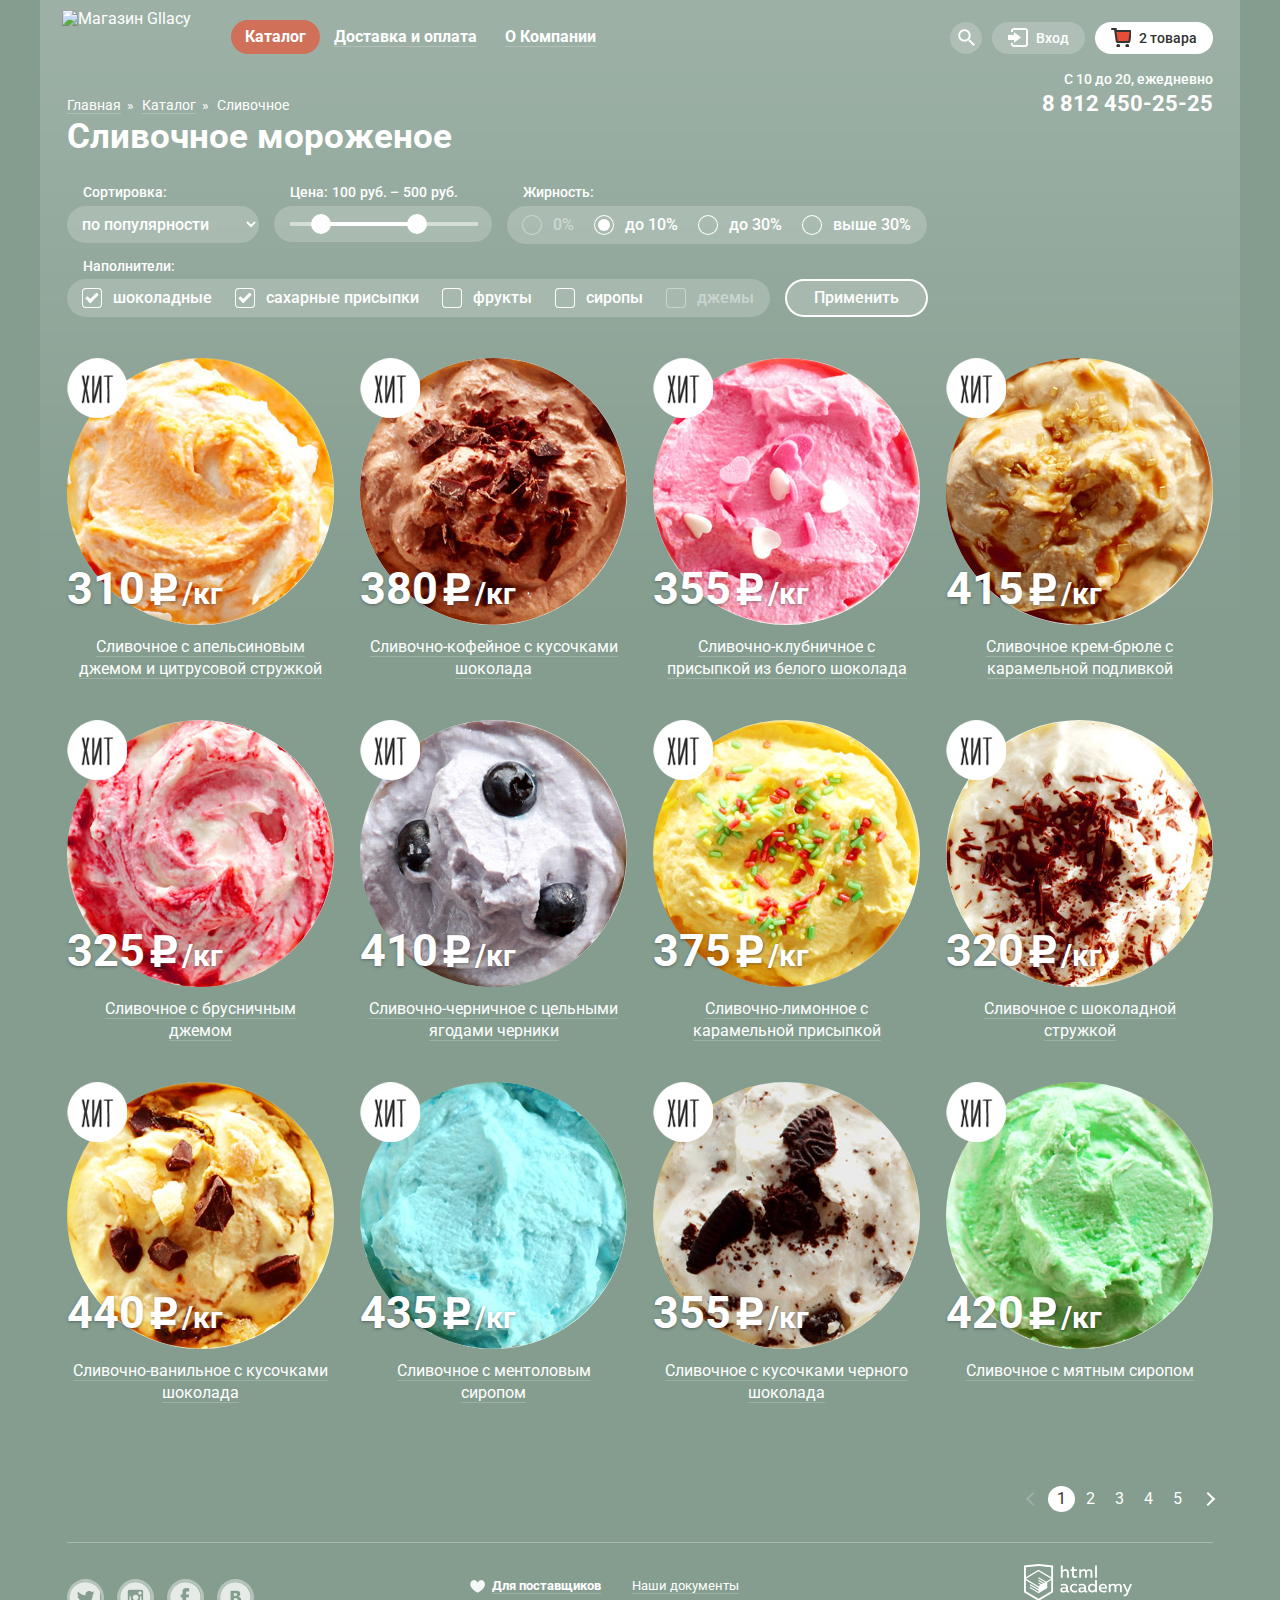
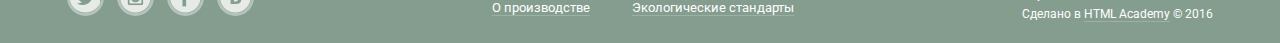
==== commit 041424d0: "убрал лишние элементы" ====
--- a/catalog.html
+++ b/catalog.html
@@ -3,15 +3,12 @@
   <head>
     <meta charset="utf-8">
     <title>HTML Academy: Глейси</title>
-    <link href='https://fonts.googleapis.com/css?family=Roboto:400,700,500&subset=latin,cyrillic' rel='stylesheet' type='text/css'>
-    <link rel="stylesheet" href="css/normalize.css">
+    <link href="https://fonts.googleapis.com/css?family=Roboto:400,500,700,900&subset=latin,cyrillic" rel="stylesheet" type="text/css">
+    <link rel="stylesheet" href="css/normalize.min.css">
     <link rel="stylesheet" href="css/style.min.css">
   </head>
   <body class="inner-page">
-
-  <!-- header -->
    <header class="main-header container clearfix">
-
     <nav class="main-navigation">
       <a class="inner-logo" href="index.html"><img src="img/logo.svg" width="153" height="63" alt="Магазин Gllacy"></a>
       <ul class="main-menu">
@@ -45,7 +42,6 @@
         </li>
       </ul>
     </nav>
-
     <div class="header-info">
       <div class="user-block">
         <div class="user-block-div user-block-find">
@@ -62,7 +58,7 @@
         <div class="user-block-div user-block-account">
           <a class="login decoration" href="#">Вход</a>
           <div class="hidden-form">
-            <form action="/echo" method="post">
+            <form class="clearfix" action="/echo" method="post">
               <div class="input-container">
                 <input id="email-1" type="text" name="email" required>
                 <label for="email-1">Электронная почта</label>
@@ -79,7 +75,6 @@
             </form>
           </div>
         </div>
-
         <div class="user-block-div user-block-buy">
           <a class="cart full-cart decoration" href="#">2 товара</a>
           <div class="hidden-form">
@@ -118,12 +113,8 @@
       </div>
     </div>
   </header>
-
-
-   <!-- main -->
     <main class="inner-content container">
       <div class="inner-page-title">
-        <!-- breadcrumbs -->
         <ul class="breadcrumbs">
           <li>
             <a href="index.html">Главная</a>
@@ -135,12 +126,8 @@
             Сливочное
           </li>
         </ul>
-        <!-- title -->
         <h1 class="page-title">Сливочное мороженое</h1>
       </div>
-
-
-      <!-- fiters -->
       <form class="filters" action="/echo" method="post">
         <fieldset class="select-filter">
           <legend>Сортировка:</legend>
@@ -165,45 +152,34 @@
           <legend>Жирность:</legend>
           <div class="decoration">
             <input type="radio" id="radiobtn-1" name="greasiness" value="0" disabled>
-            <label class="filter-label filter-greasiness" for="radiobtn-1"><span class="radio-indicator"></span>0%</label>
-
+            <label class="filter-label filter-greasiness" for="radiobtn-1">0%</label>
             <input type="radio" id="radiobtn-2" name="greasiness" value="<10" checked>
-            <label class="filter-label filter-greasiness" for="radiobtn-2"><span class="radio-indicator"></span>до 10%</label>
-
+            <label class="filter-label filter-greasiness" for="radiobtn-2">до 10%</label>
             <input type="radio" id="radiobtn-3" name="greasiness" value="<30">
-            <label class="filter-label filter-greasiness" for="radiobtn-3"><span class="radio-indicator"></span>до 30%</label>
-
+            <label class="filter-label filter-greasiness" for="radiobtn-3">до 30%</label>
             <input type="radio" id="radiobtn-4" name="greasiness" value=">30">
-            <label class="filter-label filter-greasiness" for="radiobtn-4"><span class="radio-indicator"></span>выше 30%</label>
+            <label class="filter-label filter-greasiness" for="radiobtn-4">выше 30%</label>
           </div>
         </fieldset>
-
         <fieldset class="checkbox-filter">
           <legend>Наполнители:</legend>
           <div class="decoration">
             <input type="checkbox" id="check-btn-1" name="filler"  value="chocolate" checked>
-            <label class="filter-label filter-filler" for="check-btn-1"><span class="check-indicator"></span>шоколадные</label>
-
+            <label class="filter-label filter-filler" for="check-btn-1">шоколадные</label>
             <input type="checkbox" id="check-btn-2" name="filler"  value="sugar" checked>
-            <label class="filter-label filter-filler" for="check-btn-2"><span class="check-indicator"></span>сахарные присыпки</label>
-
+            <label class="filter-label filter-filler" for="check-btn-2">сахарные присыпки</label>
             <input type="checkbox" id="check-btn-3" name="filler"  value="fruits">
-            <label class="filter-label filter-filler" for="check-btn-3"><span class="check-indicator"></span>фрукты</label>
-
+            <label class="filter-label filter-filler" for="check-btn-3">фрукты</label>
             <input type="checkbox" id="check-btn-4" name="filler"  value="syrups">
-            <label class="filter-label filter-filler" for="check-btn-4"><span class="check-indicator"></span>сиропы</label>
-
+            <label class="filter-label filter-filler" for="check-btn-4">сиропы</label>
             <input type="checkbox" id="check-btn-5" name="filler"  value="jams" disabled>
-            <label class="filter-label filter-filler" for="check-btn-5"><span class="check-indicator"></span>джемы</label>
+            <label class="filter-label filter-filler" for="check-btn-5">джемы</label>
           </div>
         </fieldset>
         <button class="decoration" type="submit">Применить</button>
       </form>
-
-
-      <!-- items -->
       <section class="catalog-items">
-        <div class="catalog-items-container clearfix">
+        <div class="catalog-items-container">
           <article class="catalog-item">
             <div class="catalog-item-preview">
               <img src="img/item1.jpg" width="267" height="267" alt="Сливочное с апельсиновым джемом и цитрусовой стружкой">
@@ -217,7 +193,6 @@
             <a class="hidden btn" href="#">Быстрый просмотр</a>
             <div class="catalog-item-overlay"></div>
           </article>
-
           <article class="catalog-item">
             <div class="catalog-item-preview">
               <img src="img/item2.jpg" width="267" height="267" alt="Сливочно-кофейное с кусочками шоколада">
@@ -231,7 +206,6 @@
             <a class="hidden btn" href="#">Быстрый просмотр</a>
             <div class="catalog-item-overlay"></div>
           </article>
-
           <article class="catalog-item">
             <div class="catalog-item-preview">
               <img src="img/item3.jpg" width="267" height="267" alt="Сливочно-клубничное с присыпкой из белого шоколада">
@@ -245,7 +219,6 @@
             <a class="hidden btn" href="#">Быстрый просмотр</a>
             <div class="catalog-item-overlay"></div>
           </article>
-
           <article class="catalog-item">
             <div class="catalog-item-preview">
               <img src="img/item4.jpg" width="267" height="267" alt="Сливочное крем-брюле с карамельной подливкой">
@@ -259,7 +232,6 @@
             <a class="hidden btn" href="#">Быстрый просмотр</a>
             <div class="catalog-item-overlay"></div>
           </article>
-
           <article class="catalog-item">
             <div class="catalog-item-preview">
               <img src="img/item5.jpg" width="267" height="267" alt="Сливочное с брусничным джемом">
@@ -273,7 +245,6 @@
             <a class="hidden btn" href="#">Быстрый просмотр</a>
             <div class="catalog-item-overlay"></div>
           </article>
-
           <article class="catalog-item">
             <div class="catalog-item-preview">
               <img src="img/item6.jpg" width="267" height="267" alt="Сливочно-черничное с цельными ягодами черники">
@@ -287,7 +258,6 @@
             <a class="hidden btn" href="#">Быстрый просмотр</a>
             <div class="catalog-item-overlay"></div>
           </article>
-
           <article class="catalog-item">
             <div class="catalog-item-preview">
               <img src="img/item7.jpg" width="267" height="267" alt="Сливочно-лимонное с карамельной присыпкой">
@@ -301,7 +271,6 @@
             <a class="hidden btn" href="#">Быстрый просмотр</a>
             <div class="catalog-item-overlay"></div>
           </article>
-
           <article class="catalog-item">
             <div class="catalog-item-preview">
               <img src="img/item8.jpg" width="267" height="267" alt="Сливочное с шоколадной стружкой">
@@ -315,7 +284,6 @@
             <a class="hidden btn" href="#">Быстрый просмотр</a>
             <div class="catalog-item-overlay"></div>
           </article>
-
           <article class="catalog-item">
             <div class="catalog-item-preview">
               <img src="img/item9.jpg" width="267" height="267" alt="Сливочно-ванильное с кусочками шоколада">
@@ -329,7 +297,6 @@
             <a class="hidden btn" href="#">Быстрый просмотр</a>
             <div class="catalog-item-overlay"></div>
           </article>
-
           <article class="catalog-item">
             <div class="catalog-item-preview">
               <img src="img/item10.jpg" width="267" height="267" alt="Сливочноe с ментоловым сиропом">
@@ -343,7 +310,6 @@
             <a class="hidden btn" href="#">Быстрый просмотр</a>
             <div class="catalog-item-overlay"></div>
           </article>
-
           <article class="catalog-item">
             <div class="catalog-item-preview">
               <img src="img/item11.jpg" width="267" height="267" alt="Сливочное с кусочками черного шоколада">
@@ -357,7 +323,6 @@
             <a class="hidden btn" href="#">Быстрый просмотр</a>
             <div class="catalog-item-overlay"></div>
           </article>
-
           <article class="catalog-item">
             <div class="catalog-item-preview">
               <img src="img/item12.jpg" width="267" height="267" alt="Сливочное с мятным сиропом">
@@ -372,8 +337,6 @@
             <div class="catalog-item-overlay"></div>
           </article>
         </div>
-
-        <!-- paginator -->
         <div class="paginator">
           <a class="prev disabled">Назад</a>
           <a class="active">1</a>
@@ -385,9 +348,6 @@
         </div>
       </section>
     </main>
-
-
-    <!-- footer -->
     <footer class="main-footer container clearfix">
       <div class="footer-social">
         <a class="social-btn social-btn-tw" href="#">Твиттер</a>
@@ -410,6 +370,5 @@
         <p>Сделано в <a href="https://htmlacademy.ru/">HTML Academy</a> © 2016</p>
       </div>
     </footer>
-
   </body>
 </html>
--- a/css/style.min.css
+++ b/css/style.min.css
@@ -1 +1 @@
-body,input,textarea{font-size:16px;font-family:"Roboto","Arial",sans-serif}a,body{color:#fff}body{min-width:1200px;font-weight:400;background-color:#849d8f;line-height:22px}.inner-page{background-image:url(../img/backlight.png);background-repeat:no-repeat;background-position:top center}a{font-size:16px;line-height:18px;text-decoration:none;border-bottom:1px solid rgba(255,255,255,.2)}a:hover{color:#ffbc9e;border-bottom-color:#ffbc9e}img{max-width:100%;height:auto}input[type=radio]{display:none}input,textarea{width:337px;padding:10px 15px;line-height:24px;font-weight:700;color:#323232;background-color:#fff;border:0;border-radius:5px;outline:none;box-shadow:0 0 0 1px #d3d3d2}input:hover,textarea:hover{box-shadow:0 0 0 2px #c7c6c5}input:focus,textarea:focus{box-shadow:0 0 0 2px #8fbdec}input[type=password]+label,input[type=search]+label,input[type=text]+label,textarea+label{position:absolute;left:13px;top:10px;font-size:16px;line-height:24px;font-weight:400;color:#999;pointer-events:none}input[type=password]:focus+label,input[type=password]:valid+label,input[type=search]:focus+label,input[type=search]:valid+label,input[type=text]:focus+label,input[type=text]:valid+label,textarea:focus+label,textarea:valid+label{top:-16px;font-size:11px;line-height:13px;font-weight:400;pointer-events:auto}input[type=password]:focus+label,input[type=search]:focus+label,input[type=text]:focus+label,textarea:focus+label{color:#5b9ddf}.input-container{position:relative}.site-wrapper{min-width:1200px;background-repeat:no-repeat;background-position:top center;-webkit-transition:background-image .5s ease,background-color .5s ease;transition:background-image .5s ease,background-color .5s ease}.site-wrapper::after,.site-wrapper::before{content:"";visibility:hidden;background-image:url(slide-1.png)}.site-wrapper::after{background-image:url(slide-2.png)}.container{width:1146px;margin:0 auto;padding:0 27px}.clearfix::after{content:"";display:table;clear:both}.main-header{padding-top:10px}.index-logo,.inner-logo{float:left;width:153px;height:63px;margin-left:-5px;margin-right:16px;border:none}.index-logo img,.inner-logo img{width:153px;height:63px}.main-navigation{float:left;width:800px}.main-menu{margin:10px 0 0;padding:0;list-style:none;font-size:0}.main-menu-item{position:relative;display:inline-block;font-weight:700;font-size:16px;line-height:18px;vertical-align:top}.main-menu-item>a{display:block;padding:8px 14px;border:none;border-radius:20px}.main-menu-item:not(.main-menu-active)>a::after{content:"";position:absolute;right:14px;bottom:7px;left:14px;height:1px;background-color:rgba(255,255,255,.2)}.main-menu-item:hover>a{color:#333;background-color:#f7f6f3}.main-menu-item:active>a{color:#333;box-shadow:inset 0 2px 1px #696969;background-color:#ededed}.main-menu-active>a{background-color:#d07058}.sub-menu-container{display:none;padding-top:5px}.main-menu-item:hover .sub-menu-container{display:block}.sub-menu{position:absolute;top:100%;z-index:2;left:-7px;width:143px;margin:0;padding:0;list-style:none;background:#f8f7f4;border-radius:5px;box-shadow:0 20px 20px rgba(0,0,0,.4)}.sub-menu-item a{display:block;margin-top:4px;margin-bottom:4px;padding:6px 20px;font-weight:400;font-size:14px;line-height:16px;color:#323232;text-decoration:none;border:0}.sub-menu-new{position:relative}.sub-menu-new a{font-weight:700;margin-bottom:10px}.sub-menu-new::after{content:"";position:absolute;left:6px;bottom:-6px;right:6px;height:1px;background-color:#d1d0ce}.sub-menu-item:hover a{background-color:#fbded8}.sub-menu-active a{color:#fff;background-color:#d07058}.sub-menu-item:active a{background-color:#f6b5a5}.sub-menu-active:hover a{background:#d07058}.header-info{display:inline-block;float:right;max-width:300px;padding-top:20px;font-size:14px;line-height:16px;font-weight:500;vertical-align:top}.user-block{margin-bottom:20px;font-size:0}.decoration{padding:8px 16px;font-weight:500;background-color:rgba(255,255,255,.2);border-radius:20px;border:none}.user-block .decoration{font-size:14px;line-height:16px;font-weight:500}.select-filter select:hover,.user-block .decoration:hover{color:#323232;background-color:#fff}.user-block>div{position:relative;display:inline-block;margin-right:10px;font-size:0;vertical-align:top}.user-block>div:last-child{margin-right:0}.user-block .search{padding:16px;font-size:0}.user-block .cart::before,.user-block .login::before,.user-block .search::before{content:"";position:absolute;top:-1px;left:8px;width:20px;height:19px;background:url(../img/sprite.png) no-repeat;background-position:-5px -443px}.user-block .login{padding-left:44px}.user-block .cart::before,.user-block .login::before{top:-2px;left:16px;background-position:-5px -385px}.user-block .cart{padding-left:44px;padding-right:34px}.user-block .cart::before{background-position:-5px -213px}.user-block .cart:hover::before,.user-block .login:hover::before,.user-block .search:hover::before{content:"";position:absolute;top:0;left:9px;width:20px;height:19px;background:url(../img/sprite.png) no-repeat;background-position:-5px -470px}.user-block .cart:hover::before,.user-block .login:hover::before{top:-2px;left:16px;background-position:-5px -414px}.user-block .cart:hover::before{background-position:-5px -273px}.hidden-form{position:absolute;right:0;top:100%;z-index:2;display:none;padding-top:8px}.hidden-form input+label{font-size:14px;line-height:24px;font-weight:400}.user-block-find{font-size:14px}.user-block-find .hidden-form{padding-top:12px}.user-block-account form,.user-block-find form{padding:20px 15px;background:#f8f7f4;border-radius:5px;box-shadow:0 20px 20px rgba(0,0,0,.4)}.user-block-find input{width:311px;padding:10px 15px}.user-block-account form{padding:20px 17px 22px 20px}.user-block-account input{width:210px;margin-bottom:20px;margin-right:0}.enter-block .btn{float:left;margin-right:18px;padding:10px 25px;font-size:18px;line-height:24px;font-weight:700}.enter-block a{display:inline-block;margin-right:0;margin-top:4px;margin-bottom:4px;font-size:13px;font-weight:400;line-height:13px;color:#323232;vertical-align:top;border-bottom:1px solid #adacaa}.enter-block a:hover,.index-content-left a:hover{color:#ffbc9e;border-bottom-color:#ffbc9e}.user-block-div:hover .hidden-form{display:block}.header-contact{text-align:right}.header-contact p{margin-bottom:5px}.header-contact .tel{margin:0;font-size:22px;font-weight:700;line-height:24px}.slider{position:relative;margin-bottom:40px;padding-top:276px;text-align:center}.slide{display:none}.slide-title{width:700px;margin:0 auto 30px;font-size:60px;line-height:60px;font-weight:900}.btn,.btn:hover{text-decoration:none;color:#fff;border:none}.btn{display:inline-block;padding:10px 20px;font-weight:700;vertical-align:top;text-shadow:0 2px 5px rgba(160,32,11,.76);box-shadow:0 2px 2px rgba(172,16,0,.64);background:#f26843;border-radius:25px;outline:none;cursor:pointer;background-image:-webkit-linear-gradient(top,#f26843 0%,#e74b36 100%);background-image:linear-gradient(to bottom,#f26843 0%,#e74b36 100%)}.btn:hover{background:#f58669;background-image:-webkit-linear-gradient(top,#f58669 0%,#ec6f5e 100%);background-image:linear-gradient(to bottom,#f58669 0%,#ec6f5e 100%);box-shadow:0 2px 2px #ac1000}.btn:active{background-image:-webkit-linear-gradient(top,#d84732 0%,#e1613e 100%);background-image:linear-gradient(to bottom,#d84732 0%,#e1613e 100%);box-shadow:inset 0 2px 2px #942718}.slider .btn{padding:10px 40px;font-size:32px;line-height:44px;border-radius:100px}.slider-controls{position:absolute;bottom:23px;left:0;z-index:20;font-size:0}.slider-controls label{display:inline-block;height:17px;width:17px;margin-right:8px;vertical-align:top;border:2px solid #fff;border-radius:50%;background-color:transparent;cursor:pointer}#btn-1:checked~.site-wrapper #slide1,#btn-2:checked~.site-wrapper #slide2,#btn-3:checked~.site-wrapper #slide3{display:block}#btn-1:checked~.site-wrapper{background-color:#849d8f;background-image:url(../img/ice-cream1.png)}#btn-2:checked~.site-wrapper{background-color:#8996a6;background-image:url(../img/ice-cream2.png)}#btn-3:checked~.site-wrapper{background-color:#9d8b84;background-image:url(../img/ice-cream3.png)}#btn-1:checked~.site-wrapper label[for=btn-1],#btn-2:checked~.site-wrapper label[for=btn-2],#btn-3:checked~.site-wrapper label[for=btn-3]{background-color:#fff}.banners{margin-bottom:40px}.banner-title{margin:0 0 15px;font-size:35px;line-height:41px;font-weight:700}.banner-left,.banner-right{width:520px;padding:17px 20px 22px;border-radius:15px;overflow:hidden}.banner-left{background:#9c1a36 url(../img/raspberries.png) no-repeat;float:left}.banner-right{float:right;background:#4e3225 url(../img/chocolate.png) no-repeat}.banners p{min-height:88px;margin:0;font-size:18px;line-height:22px;font-weight:700}.banners .btn{float:right;padding:11px 22px;font-size:18px;line-height:24px;text-shadow:none;background:#f16742;background-image:-webkit-linear-gradient(top,#f16742 0%,#e54a36 100%);background-image:linear-gradient(to bottom,#f16742 0%,#e54a36 100%);border-radius:25px;box-shadow:0 2px 2px rgba(85,8,0,.54)}.banners .btn:hover{background:#f58669;background-image:-webkit-linear-gradient(top,#f58669 0%,#ec6f5e 100%);background-image:linear-gradient(to bottom,#f58669 0%,#ec6f5e 100%);box-shadow:0 1px 2px #ac1000}.banners .btn:active{background-image:-webkit-linear-gradient(top,#d84732 0%,#e1613e 100%);background-image:linear-gradient(to bottom,#d84732 0%,#e1613e 100%);box-shadow:inset 0 2px 2px #942718}.catalog-items{font-size:0}.catalog-item{position:relative;display:inline-block;z-index:3;width:267px;margin-right:26px;margin-bottom:40px;text-align:center;vertical-align:top}.catalog-item-overlay{position:absolute;left:-7px;top:-5px;z-index:2;display:none;width:105%;min-height:125%;background:rgba(255,255,255,.2);border-radius:5px;box-shadow:0 20px 20px rgba(0,0,0,.4)}.catalog-item:nth-child(4n){margin-right:0}.catalog-item:hover{z-index:10}.catalog-item:hover .btn,.catalog-item:hover .catalog-item-overlay{display:block}.catalog-item-preview{position:relative;z-index:3;margin-bottom:0}.catalog-item img{width:267px;height:267px;border-radius:50%;overflow:hidden}.catalog-item-preview .hit{position:absolute;top:0;left:0;display:block;width:60px;height:60px;text-indent:-1000px;background:url(../img/sprite.png) no-repeat;background-position:-5px -85px;overflow:hidden}.catalog-item-preview .price{position:absolute;left:0;bottom:20px;font-size:45px;line-height:45px;font-weight:700;text-shadow:0 1px 3px rgba(49,50,53,.5)}.catalog-item-preview .rouble-icon{display:inline-block;width:30px;height:35px;margin-top:6px;margin-left:4px;margin-right:3px;font-size:0;vertical-align:top;background:url(../img/sprite.png) no-repeat 50% 50%;background-position:-5px -636px}.catalog-item-preview .kg{font-size:30px;line-height:45px;font-weight:700}.item-title{position:relative;z-index:3;min-height:44px;margin:0;padding:0 6px}.item-title,.item-title a{font-size:16px;line-height:22px;font-weight:400}.catalog-item .btn{position:absolute;left:30px;right:30px;z-index:3;display:none;margin-top:11px;padding:10px 13px;font-weight:700;font-size:18px;line-height:24px}.features{padding:25px 3px 25px 20px;margin-bottom:40px;background:#ebdec2 url(../img/waffer-pattern-2.jpg);background-size:60%;border-radius:15px}.features-title{margin:0 0 10px;font-size:24px;line-height:30px;font-weight:500;color:#323232}.features-item{position:relative;float:left;max-width:479px;min-height:78px;margin:0 31px 0 0;padding:10px 0 0 56px;font-size:16px;line-height:22px;color:#323232}.features-item:nth-of-type(2n){margin-right:0}.features-item::before{content:"";position:absolute;left:0;top:0;width:47px;height:47px;background:url(../img/sprite.png) no-repeat;background-position:-5px -156px}.features-cow::before{background-position:-5px -5px}.features-leaf::before{background-position:-5px -579px}.features-thermometer::before{background-position:-5px -682px}.index-content{margin-bottom:40px}.index-content-left{float:left;width:520px;padding:24px 20px 79px;background-color:#fff;background-image:url(../img/background-news.jpg);border-radius:15px}.index-content-left .title{margin-bottom:5px;font-weight:500;line-height:22px;color:#323232}.index-content-left a{font-size:24px;line-height:30px;font-weight:700;text-decoration:underline;color:#323232;border:none}.index-content-right{float:right;padding:5px;background-color:#fff;background-image:url(../img/mail-pattern.jpg);border-radius:15px}.index-content-right .subscribe{width:510px;padding:30px 20px 35px;color:#5a5a5a;background-color:#f8f7f4;border-radius:10px}.index-content-right p{min-height:101px;margin:0}.index-content-right form,.search-map{position:relative}.index-content-right input{margin-right:0}.index-content-right label{left:13px;top:10px}.index-content-right .btn{position:absolute;right:0;padding:10px 18px;font-size:18px;line-height:24px}.search-map{min-height:428px;width:1200px;margin:0 auto -2px;color:#323232;background-color:#ece5c9;background-image:url(../img/map_v_pin.jpg)}.search-map-contacts{position:absolute;right:26px;top:63px;z-index:2;width:254px;min-height:242px;padding:28px 25px 25px;background-color:#fff;bottom:63px;border-radius:15px}.search-map-contacts p{margin:0 0 20px;font-size:14px;line-height:20px}.search-map-contacts span{display:block;font-size:18px;line-height:24px;font-weight:700}.search-map-contacts .tel{display:block;margin-top:5px;margin-bottom:2px}.search-map .btn{width:auto;padding:10px 28px;font-size:18px;line-height:24px}.main-footer{padding:20px 0}.main-footer p{padding:0;margin:0}.footer-social{float:left;width:267px;margin-right:46px;font-size:0}.social-btn{display:inline-block;width:31px;height:31px;margin-right:13px;margin-top:16px;font-size:0;vertical-align:top;background:url(../img/sprite.png) no-repeat;background-position:-6px -497px;border:3px solid rgba(255,255,255,.5);border-radius:50%;opacity:.8}.social-btn:hover{border-color:rgba(255,255,255,.71);opacity:1}.social-btn:active{box-shadow:inset 0 2px 1px #888}.social-btn-in{background-position:-5px -344px}.social-btn-fb{background-position:-5px -303px}.social-btn-vk{background-position:-5px -538px}.footer-info{display:inline-block;margin-top:11px;margin-left:90px;vertical-align:top}.footer-info a{font-size:13px;line-height:18px;white-space:nowrap}.left-column{float:left;max-width:135px;padding-left:22px}.right-column{float:right;max-width:165px;margin-left:5px}.for-providers{font-weight:700;position:relative}.for-providers::before{content:"";position:absolute;left:-22px;top:2px;width:15px;height:13px;background:url(../img/sprite.png) no-repeat;background-position:-5px -62px}.footer-copyright{float:right;max-width:264px;padding:0;margin:0}.copyright-logo{margin-left:2px;margin-bottom:-2px;border:0}.copyright-logo,.copyright-logo img{width:108px;height:39px}.footer-copyright a,.footer-copyright p{margin-top:-3px;font-size:12px;line-height:18px}@-webkit-keyframes bounce{0%{-webkit-transform:translateY(-2000px);transform:translateY(-2000px)}70%{-webkit-transform:translateY(30px);transform:translateY(30px)}90%{-webkit-transform:translateY(-10px);transform:translateY(-10px)}to{-webkit-transform:translateY(0);transform:translateY(0)}}@keyframes bounce{0%{-webkit-transform:translateY(-2000px);transform:translateY(-2000px)}70%{-webkit-transform:translateY(30px);transform:translateY(30px)}90%{-webkit-transform:translateY(-10px);transform:translateY(-10px)}to{-webkit-transform:translateY(0);transform:translateY(0)}}@-webkit-keyframes shake{0%,to{-webkit-transform:translateX(0);transform:translateX(0)}10%,30%,50%,70%,90%{-webkit-transform:translateX(-10px);transform:translateX(-10px)}20%,40%,60%,80%{-webkit-transform:translateX(10px);transform:translateX(10px)}}@keyframes shake{0%,to{-webkit-transform:translateX(0);transform:translateX(0)}10%,30%,50%,70%,90%{-webkit-transform:translateX(-10px);transform:translateX(-10px)}20%,40%,60%,80%{-webkit-transform:translateX(10px);transform:translateX(10px)}}.modal-content{position:fixed;z-index:40;top:120px;left:50%;display:none;width:430px;margin-left:-239px;padding:16px 24px 25px;color:#323232;background-color:#f8f7f4;border-radius:10px}.modal-content-show{display:block;-webkit-animation:bounce .6s;animation:bounce .6s}.modal-error{-webkit-animation:shake .6s;animation:shake .6s}.modal-content-close{position:absolute;top:15px;right:15px;width:17px;height:17px;font-size:0;background-color:transparent;cursor:pointer;border:0;outline:0}.modal-content-close::after,.modal-content-close::before{content:"";position:absolute;top:7px;left:-2px;width:23px;height:2px;background:#060606}.modal-content-close::before{-webkit-transform:rotate(45deg);transform:rotate(45deg)}.modal-content-close::after{-webkit-transform:rotate(-45deg);transform:rotate(-45deg)}.modal-content-title{margin:0 0 23px;font-size:24px;font-weight:500;line-height:28px}.modal-content input{width:240px;margin-bottom:20px;padding:9px 14px}.modal-content textarea{width:396px;height:134px;margin-bottom:20px;resize:none}.modal-content button[type=submit]{float:right;padding-right:24px;padding-left:24px;font-size:18px;line-height:24px}.modal-overlay{position:fixed;top:0;left:0;z-index:30;display:none;width:100%;height:100%;background:rgba(0,0,0,.2)}.modal-overlay-show{display:block}.user-block-buy .full-cart{padding-right:16px;color:#323232;background:#fff}.user-block-buy .full-cart::before,.user-block-buy .full-cart:hover::before{content:"";position:absolute;top:-2px;left:16px;width:20px;height:19px;background:url(../img/sprite.png) no-repeat;background-position:-5px -243px}.shopping-list{padding:20px 15px;font-size:13px;line-height:16px;vertical-align:top;color:#323232;background:#f8f7f4;box-shadow:0 20px 20px rgba(0,0,0,.4);border-radius:5px;border-collapse:collapse}.shopping-list table{width:508px;border-bottom:1px solid #cacac7}.shopping-list tr{height:51px}.shopping-list td{padding-right:3px;padding-top:5px;vertical-align:top}.shopping-list td:first-child{padding-right:6px}.shopping-list td:nth-child(2){padding-top:0;padding-bottom:10px}.shopping-list td:nth-child(3){width:225px;padding-right:20px}.shopping-list .value{color:#999}.shopping-list img{border-radius:50%}.delete-item{position:relative;width:10px;height:10px;font-size:0;background:0 0;border:0;outline:0;cursor:pointer}.delete-item::after,.delete-item::before{content:"";position:absolute;top:5px;right:-1px;z-index:1;width:14px;height:1px;background:#515050}.delete-item::before{-webkit-transform:rotate(45deg);transform:rotate(45deg)}.delete-item::after{-webkit-transform:rotate(-45deg);transform:rotate(-45deg)}.shopping-list .sum{text-align:right}.shopping-list .btn{padding-left:13px;padding-right:15px;font-size:18px;line-height:24px;font-weight:700}.page-title,.shopping-list p{font-size:15px;line-height:18px;font-weight:700}.footer-info .shopping-list{position:absolute;display:none}.breadcrumbs{margin:-22px 0 0;padding:0;list-style:none}.breadcrumbs li{position:relative;display:inline;margin-right:18px}.breadcrumbs li::after{content:"»";position:absolute;top:0;right:-10px}.breadcrumbs a,.breadcrumbs li{font-size:14px;line-height:16px}.breadcrumbs .current::after{display:none}.page-title{margin:0 0 28px;font-size:35px;line-height:41px}.filters{margin-bottom:26px;font-size:0}.filters button,.filters fieldset{display:inline-block;font-size:16px;vertical-align:top;border:0}.filters fieldset{margin:0 15px 0 0;padding-left:0;padding-right:0;padding-bottom:15px}.filters button{color:#fff}.filters select{color:#fff}.filters legend{margin-left:16px;font-size:14px;line-height:15px;font-weight:500}.filters span{box-shadow:0 0 0 1px #fff}.filter-label:hover span,.range-controls .toggle:hover{box-shadow:0 0 0 2px #fff}.filters input:disabled+.filter-label{opacity:.4;pointer-events:none}.select-filter select{padding-left:11px;padding-right:15px}.range-filter{width:218px}.range-filter input{width:25px;padding:0;margin-left:4px;margin-right:3px;font-size:14px;line-height:15px;font-weight:500;color:#fff;background:0 0;border-radius:0;box-shadow:none}.range-filter input:hover{box-shadow:none}.range-filter input:focus{box-shadow:none}.range-controls{position:relative;padding:16px 14px 16px 16px}.range-controls .scale{height:4px;background:rgba(255,255,255,.5)}.range-controls .bar{width:70%;height:4px;background:#fff}.range-controls .toggle{position:absolute;top:8px;left:0;width:20px;height:20px;background:#fff;border-radius:50%;cursor:pointer}.range-controls .min-toggle{left:37px}.range-controls .max-toggle{left:133px}.checkbox-filter input[type=checkbox],.radio-filter input[type=radio]{display:none}.filter-greasiness{position:relative;margin-right:17px;padding-left:30px;cursor:pointer}.filter-filler:last-child,.filter-greasiness:last-child{margin-right:0}.radio-filter input[type=radio]+.filter-greasiness .radio-indicator{position:absolute;top:1px;left:0;width:18px;height:18px;border-radius:50%;background:0 0}.radio-filter input[type=radio]:checked+.filter-greasiness .radio-indicator::before{content:"";position:absolute;top:3px;left:3px;width:12px;height:12px;border-radius:50%;background:#fff}.filter-filler{position:relative;margin-right:20px;padding-left:30px;cursor:pointer}.checkbox-filter input[type=checkbox]+.filter-filler .check-indicator{position:absolute;top:1px;left:0;width:18px;height:18px;border-radius:3px;background:0 0}.checkbox-filter input[type=checkbox]:checked+.filter-filler .check-indicator::before{content:"";position:absolute;top:3px;left:3px;width:9px;height:4px;background:0 0;border:3px solid #fff;border-top:0;border-right:0;-webkit-transform:rotate(-45deg);transform:rotate(-45deg)}.filters button{box-shadow:inset 0 0 0 2px #fff;padding:8px 29px;margin:20px 15px 0 0}.filters button:hover{color:#323232;background:#fff;cursor:pointer}.filters button:active{background:#eaeaea;box-shadow:inset 0 2px 1px #696969;border:0}.catalog-items-container{padding:0;margin:0 0 42px}.paginator{text-align:right;margin-bottom:30px}.paginator a{display:inline-block;padding:4px 9px;margin:0 2px 0 0;text-align:center;vertical-align:top;border-radius:50%;border:0}.paginator a:hover{color:#fff;background:rgba(255,255,255,.2)}.paginator .next,.paginator .prev{width:8px;height:8px;margin-top:8px;padding:0;font-size:0;background:0 0;border:2px solid #fff;border-top:0;border-right:0;border-radius:0}.paginator .next{margin-right:0;margin-left:10px;-webkit-transform:rotate(-135deg);transform:rotate(-135deg)}.paginator .prev{margin-right:10px;-webkit-transform:rotate(45deg);transform:rotate(45deg)}.paginator .next:hover,.paginator .prev:hover{background:0 0}.paginator .active{color:#323232;background-color:#fff}.paginator .active:hover{color:#323232;background:#fff}.paginator .disabled{opacity:.2}.paginator .disabled:hover{cursor:default}.main-footer{border-top:1px solid rgba(255,255,255,.3)}
+body,input,textarea{font-size:16px;font-family:"Roboto","Arial",sans-serif}a,body{color:#fff}body{min-width:1200px;font-weight:400;background-color:#849d8f;line-height:22px}.inner-page{background-image:url(../img/backlight.png);background-repeat:no-repeat;background-position:top center}a{font-size:16px;line-height:18px;text-decoration:none;border-bottom:1px solid rgba(255,255,255,.2)}a:hover{color:#ffbc9e;border-bottom-color:#ffbc9e}img{max-width:100%;height:auto}input[type=radio]{display:none}input,textarea{width:337px;padding:10px 15px;line-height:24px;font-weight:700;color:#323232;background-color:#fff;border:0;border-radius:5px;outline:none;box-shadow:0 0 0 1px #d3d3d2}input:hover,textarea:hover{box-shadow:0 0 0 2px #c7c6c5}input:focus,textarea:focus{box-shadow:0 0 0 2px #8fbdec}input[type=password]+label,input[type=search]+label,input[type=text]+label,textarea+label{position:absolute;left:13px;top:10px;font-size:16px;line-height:24px;font-weight:400;color:#999;pointer-events:none}input[type=password]:focus+label,input[type=password]:valid+label,input[type=search]:focus+label,input[type=search]:valid+label,input[type=text]:focus+label,input[type=text]:valid+label,textarea:focus+label,textarea:valid+label{top:-16px;font-size:11px;line-height:13px;font-weight:400;pointer-events:auto}input[type=password]:focus+label,input[type=search]:focus+label,input[type=text]:focus+label,textarea:focus+label{color:#5b9ddf}.input-container{position:relative}.site-wrapper{min-width:1200px;background-repeat:no-repeat;background-position:top center;-webkit-transition:background-image .5s ease,background-color .5s ease;transition:background-image .5s ease,background-color .5s ease}.site-wrapper::after,.site-wrapper::before{content:"";visibility:hidden;background-image:url(slide-1.png)}.site-wrapper::after{background-image:url(slide-2.png)}.container{width:1146px;margin:0 auto;padding:0 27px}.clearfix::after{content:"";display:table;clear:both}.main-header{padding-top:10px}.index-logo,.inner-logo{float:left;width:153px;height:63px;margin-left:-5px;margin-right:16px;border:none}.index-logo img,.inner-logo img{width:153px;height:63px}.main-navigation{float:left;width:800px}.main-menu{margin:10px 0 0;padding:0;list-style:none;font-size:0}.main-menu-item{position:relative;display:inline-block;font-weight:700;font-size:16px;line-height:18px;vertical-align:top}.main-menu-item>a{display:block;padding:8px 14px;border:none;border-radius:20px}.main-menu-item:not(.main-menu-active)>a::after{content:"";position:absolute;right:14px;bottom:7px;left:14px;height:1px;background-color:rgba(255,255,255,.2)}.main-menu-item:hover>a{color:#333;background-color:#f7f6f3}.main-menu-item:active>a{color:#333;box-shadow:inset 0 2px 1px #696969;background-color:#ededed}.main-menu-active>a{background-color:#d07058}.sub-menu-container{display:none;padding-top:5px}.main-menu-item:hover .sub-menu-container{display:block}.sub-menu{position:absolute;top:100%;z-index:30;left:-7px;width:143px;margin:0;padding:0;list-style:none;background:#f8f7f4;border-radius:5px;box-shadow:0 20px 20px rgba(0,0,0,.4)}.sub-menu-item a{display:block;margin-top:4px;margin-bottom:4px;padding:6px 20px;font-weight:400;font-size:14px;line-height:16px;color:#323232;text-decoration:none;border:0}.sub-menu-new{position:relative}.sub-menu-new a{font-weight:700;margin-bottom:10px}.sub-menu-new::after{content:"";position:absolute;left:6px;bottom:-6px;right:6px;height:1px;background-color:#d1d0ce}.sub-menu-item:hover a{background-color:#fbded8}.sub-menu-active a{color:#fff;background-color:#d07058}.sub-menu-item:active a{background-color:#f6b5a5}.sub-menu-active:hover a{background:#d07058}.header-info{display:inline-block;float:right;max-width:300px;padding-top:20px;font-size:14px;line-height:16px;font-weight:500;vertical-align:top}.user-block{margin-bottom:20px;font-size:0}.decoration{padding:8px 16px;font-weight:500;background-color:rgba(255,255,255,.2);border-radius:20px;border:none}.user-block .decoration{font-size:14px;line-height:16px;font-weight:500}.select-filter select:hover,.user-block .decoration:hover{color:#323232;background-color:#fff}.user-block>div{position:relative;display:inline-block;margin-right:10px;font-size:0;vertical-align:top}.user-block>div:last-child{margin-right:0}.user-block .search{padding:16px;font-size:0}.user-block .cart::before,.user-block .login::before,.user-block .search::before{content:"";position:absolute;top:-1px;left:8px;width:20px;height:19px;background:url(../img/sprite.png) no-repeat;background-position:-5px -443px}.user-block .login{padding-left:44px}.user-block .cart::before,.user-block .login::before{top:-2px;left:16px;background-position:-5px -385px}.user-block .cart{padding-left:44px;padding-right:34px}.user-block .cart::before{background-position:-5px -213px}.user-block .cart:hover::before,.user-block .login:hover::before,.user-block .search:hover::before{content:"";position:absolute;top:0;left:9px;width:20px;height:19px;background:url(../img/sprite.png) no-repeat;background-position:-5px -470px}.user-block .cart:hover::before,.user-block .login:hover::before{top:-2px;left:16px;background-position:-5px -414px}.user-block .cart:hover::before{background-position:-5px -273px}.hidden-form{position:absolute;right:0;top:100%;z-index:30;display:none;padding-top:8px}.hidden-form input+label{font-size:14px;line-height:24px;font-weight:400}.user-block-find{font-size:14px}.user-block-find .hidden-form{padding-top:12px}.user-block-account form,.user-block-find form{padding:20px 15px;background:#f8f7f4;border-radius:5px;box-shadow:0 20px 20px rgba(0,0,0,.4)}.user-block-find input{width:311px;padding:10px 15px}.user-block-account form{padding:20px 17px 22px 20px}.user-block-account input{width:210px;margin-bottom:20px;margin-right:0}.enter-block .btn{float:left;width:102px;margin-right:18px;padding:10px 25px;font-size:18px;line-height:24px;font-weight:700}.enter-block a{display:inline-block;margin-right:0;margin-top:4px;margin-bottom:4px;font-size:13px;font-weight:400;line-height:13px;color:#323232;vertical-align:top;border-bottom:1px solid #adacaa}.enter-block a:hover,.index-content-left a:hover{color:#ffbc9e;border-bottom-color:#ffbc9e}.user-block-div:hover .hidden-form{display:block}.header-contact{text-align:right}.header-contact p{margin-bottom:5px}.header-contact .tel{margin:0;font-size:22px;font-weight:700;line-height:24px}.slider{position:relative;margin-bottom:40px;padding-top:276px;text-align:center}.slide{display:none}.slide-title{width:700px;margin:0 auto 30px;font-size:60px;line-height:60px;font-weight:900}.btn,.btn:hover{text-decoration:none;color:#fff;border:none}.btn{display:inline-block;padding:10px 20px;font-weight:700;vertical-align:top;text-shadow:0 2px 5px rgba(160,32,11,.76);box-shadow:0 2px 2px rgba(172,16,0,.64);background:#f26843;border-radius:25px;outline:none;cursor:pointer;background-image:-webkit-linear-gradient(top,#f26843 0%,#e74b36 100%);background-image:linear-gradient(to bottom,#f26843 0%,#e74b36 100%)}.btn:hover{background:#f58669;background-image:-webkit-linear-gradient(top,#f58669 0%,#ec6f5e 100%);background-image:linear-gradient(to bottom,#f58669 0%,#ec6f5e 100%);box-shadow:0 2px 2px #ac1000}.btn:active{background-image:-webkit-linear-gradient(top,#d84732 0%,#e1613e 100%);background-image:linear-gradient(to bottom,#d84732 0%,#e1613e 100%);box-shadow:inset 0 2px 2px #942718}.slider .btn{padding:10px 40px;max-width:280px;font-size:32px;line-height:44px;border-radius:100px}.slider-controls{position:absolute;bottom:23px;left:0;z-index:20;font-size:0}.slider-controls label{display:inline-block;height:17px;width:17px;margin-right:8px;vertical-align:top;border:2px solid #fff;border-radius:50%;background-color:transparent;cursor:pointer}#btn-1:checked~.site-wrapper #slide1,#btn-2:checked~.site-wrapper #slide2,#btn-3:checked~.site-wrapper #slide3{display:block}#btn-1:checked~.site-wrapper{background-color:#849d8f;background-image:url(../img/ice-cream1.png)}#btn-2:checked~.site-wrapper{background-color:#8996a6;background-image:url(../img/ice-cream2.png)}#btn-3:checked~.site-wrapper{background-color:#9d8b84;background-image:url(../img/ice-cream3.png)}#btn-1:checked~.site-wrapper label[for=btn-1],#btn-2:checked~.site-wrapper label[for=btn-2],#btn-3:checked~.site-wrapper label[for=btn-3]{background-color:#fff}.banners{margin-bottom:40px}.banner-title{margin:0 0 15px;font-size:35px;line-height:41px;font-weight:700}.banner-left,.banner-right{width:520px;padding:17px 20px 22px;border-radius:15px;overflow:hidden}.banner-left{background:#9c1a36 url(../img/raspberries.jpg) no-repeat;float:left}.banner-right{float:right;background:#4e3225 url(../img/chocolate.jpg) no-repeat}.banners p{min-height:88px;margin:0;font-size:18px;line-height:22px;font-weight:700}.banners .btn{float:right;padding:11px 22px;font-size:18px;line-height:24px;text-shadow:none;background:#f16742;background-image:-webkit-linear-gradient(top,#f16742 0%,#e54a36 100%);background-image:linear-gradient(to bottom,#f16742 0%,#e54a36 100%);border-radius:25px;box-shadow:0 2px 2px rgba(85,8,0,.54)}.banners .btn:hover{background:#f58669;background-image:-webkit-linear-gradient(top,#f58669 0%,#ec6f5e 100%);background-image:linear-gradient(to bottom,#f58669 0%,#ec6f5e 100%);box-shadow:0 1px 2px #ac1000}.banners .btn:active{background-image:-webkit-linear-gradient(top,#d84732 0%,#e1613e 100%);background-image:linear-gradient(to bottom,#d84732 0%,#e1613e 100%);box-shadow:inset 0 2px 2px #942718}.catalog-items{font-size:0}.catalog-item{position:relative;display:inline-block;z-index:3;width:267px;margin-right:26px;margin-bottom:-15px;text-align:center;vertical-align:top}.catalog-item-overlay{position:absolute;left:-7px;top:-5px;z-index:2;display:none;width:105%;min-height:106%;background:rgba(255,255,255,.2);border-radius:5px;box-shadow:0 20px 20px rgba(0,0,0,.4)}.catalog-item:nth-child(4n){margin-right:0}.catalog-item:hover{z-index:10}.catalog-item:hover .catalog-item-overlay{display:block}.catalog-item-preview{position:relative;z-index:3;margin-bottom:0}.catalog-item img{width:267px;height:267px;border-radius:50%;overflow:hidden}.catalog-item-preview::before{content:"";position:absolute;top:0;left:0;display:block;width:60px;height:60px;text-indent:-1000px;background:url(../img/sprite.png) no-repeat;background-position:-5px -85px;overflow:hidden}.catalog-item-preview .price{position:absolute;left:0;bottom:20px;font-size:45px;line-height:45px;font-weight:700;text-shadow:0 1px 3px rgba(49,50,53,.5)}.catalog-item-preview .rouble-icon{display:inline-block;width:30px;height:35px;margin-top:6px;margin-left:4px;margin-right:3px;font-size:0;vertical-align:top;background:url(../img/sprite.png) no-repeat 50% 50%;background-position:-5px -636px}.catalog-item-preview .kg{font-size:30px;line-height:45px;font-weight:700}.item-title{position:relative;z-index:3;min-height:44px;margin:0;padding:0 6px}.item-title,.item-title a{font-size:16px;line-height:22px;font-weight:400}.catalog-item .btn{position:relative;z-index:3;margin-top:11px;padding:10px 13px;font-weight:700;font-size:18px;line-height:24px;visibility:hidden}.catalog-item:hover .btn{visibility:visible}.features{padding:25px 3px 25px 20px;margin-bottom:40px;background:#ebdec2 url(../img/waffer-pattern-2.jpg);background-size:60%;border-radius:15px}.features-title{margin:0 0 10px;font-size:24px;line-height:30px;font-weight:500;color:#323232}.features-item{position:relative;float:left;max-width:479px;min-height:78px;margin:0 31px 0 0;padding:10px 0 0 56px;font-size:16px;line-height:22px;color:#323232}.features-item:nth-of-type(2n){margin-right:0}.features-item::before{content:"";position:absolute;left:0;top:0;width:47px;height:47px;background:url(../img/sprite.png) no-repeat;background-position:-5px -156px}.features-cow::before{background-position:-5px -5px}.features-leaf::before{background-position:-5px -579px}.features-thermometer::before{background-position:-5px -682px}.index-content{margin-bottom:40px}.index-content-left{float:left;width:520px;padding:24px 20px 79px;background-color:#fff;background-image:url(../img/background-news.jpg);border-radius:15px}.index-content-left .title{margin-bottom:5px;font-weight:500;line-height:22px;color:#323232}.index-content-left a{font-size:24px;line-height:30px;font-weight:700;text-decoration:underline;color:#323232;border:none}.index-content-right{float:right;padding:5px;background-color:#fff;background-image:url(../img/mail-pattern.jpg);border-radius:15px}.index-content-right .subscribe{width:510px;padding:30px 20px 35px;color:#5a5a5a;background-color:#f8f7f4;border-radius:10px}.index-content-right p{min-height:101px;margin:0}.index-content-right form,.search-map{position:relative}.index-content-right input{margin-right:0}.index-content-right label{left:13px;top:10px}.index-content-right .btn{float:right;max-width:132px;padding:10px 18px;font-size:18px;line-height:24px}.search-map{min-height:304px;width:100%;margin:0 auto -2px;padding:62px 0;color:#323232;background-color:#ece5c9;background-image:url(../img/map_v_pin.jpg)}.search-map-contacts{position:relative;right:0;top:0;z-index:10;float:right;width:253px;min-height:242px;padding:28px 25px 33px;background-color:#fff;bottom:63px;border-radius:15px}.search-map-contacts p{margin:0 0 20px;font-size:14px;line-height:20px}.search-map-contacts span{display:block;font-size:18px;line-height:24px;font-weight:700}.search-map-contacts .tel{display:block;margin-top:5px;margin-bottom:2px}.search-map .btn{width:auto;padding:10px 28px;font-size:18px;line-height:24px}.yandex-map{position:absolute;top:0;left:0;height:100%;width:100%}.main-footer{padding:20px 0}.main-footer p{padding:0;margin:0}.footer-social{float:left;width:267px;margin-right:46px;font-size:0}.social-btn{display:inline-block;width:31px;height:31px;margin-right:13px;margin-top:16px;font-size:0;vertical-align:top;background:url(../img/sprite.png) no-repeat;background-position:-6px -497px;border:3px solid rgba(255,255,255,.5);border-radius:50%;opacity:.8}.social-btn:hover{border-color:rgba(255,255,255,.71);opacity:1}.social-btn:active{box-shadow:inset 0 2px 1px #888}.social-btn-in{background-position:-5px -344px}.social-btn-fb{background-position:-5px -303px}.social-btn-vk{background-position:-5px -538px}.footer-info{display:inline-block;margin-top:11px;margin-left:90px;vertical-align:top}.footer-info a{font-size:13px;line-height:18px;white-space:nowrap}.left-column{float:left;max-width:135px;padding-left:22px}.right-column{float:right;max-width:165px;margin-left:5px}.for-providers{font-weight:700;position:relative}.for-providers::before{content:"";position:absolute;left:-22px;top:2px;width:15px;height:13px;background:url(../img/sprite.png) no-repeat;background-position:-5px -62px}.footer-copyright{float:right;max-width:264px;padding:0;margin:0}.copyright-logo{margin-left:2px;margin-bottom:-2px;border:0}.copyright-logo,.copyright-logo img{width:108px;height:39px}.footer-copyright a,.footer-copyright p{margin-top:-3px;font-size:12px;line-height:18px}@-webkit-keyframes bounce{0%{-webkit-transform:translateY(-2000px);transform:translateY(-2000px)}70%{-webkit-transform:translateY(30px);transform:translateY(30px)}90%{-webkit-transform:translateY(-10px);transform:translateY(-10px)}to{-webkit-transform:translateY(0);transform:translateY(0)}}@keyframes bounce{0%{-webkit-transform:translateY(-2000px);transform:translateY(-2000px)}70%{-webkit-transform:translateY(30px);transform:translateY(30px)}90%{-webkit-transform:translateY(-10px);transform:translateY(-10px)}to{-webkit-transform:translateY(0);transform:translateY(0)}}@-webkit-keyframes shake{0%,to{-webkit-transform:translateX(0);transform:translateX(0)}10%,30%,50%,70%,90%{-webkit-transform:translateX(-10px);transform:translateX(-10px)}20%,40%,60%,80%{-webkit-transform:translateX(10px);transform:translateX(10px)}}@keyframes shake{0%,to{-webkit-transform:translateX(0);transform:translateX(0)}10%,30%,50%,70%,90%{-webkit-transform:translateX(-10px);transform:translateX(-10px)}20%,40%,60%,80%{-webkit-transform:translateX(10px);transform:translateX(10px)}}.modal-content{position:fixed;z-index:50;top:120px;left:50%;display:none;width:430px;margin-left:-239px;padding:16px 24px 25px;color:#323232;background-color:#f8f7f4;border-radius:10px}.modal-content-show{display:block;-webkit-animation:bounce .6s;animation:bounce .6s}.modal-error{-webkit-animation:shake .6s;animation:shake .6s}.modal-content-close{position:absolute;top:15px;right:15px;width:17px;height:17px;font-size:0;background-color:transparent;cursor:pointer;border:0;outline:0}.modal-content-close::after,.modal-content-close::before{content:"";position:absolute;top:7px;left:-2px;width:23px;height:2px;background:#060606}.modal-content-close::before{-webkit-transform:rotate(45deg);transform:rotate(45deg)}.modal-content-close::after{-webkit-transform:rotate(-45deg);transform:rotate(-45deg)}.modal-content-title{margin:0 0 23px;font-size:24px;font-weight:500;line-height:28px}.modal-content input{width:240px;margin-bottom:20px;padding:9px 14px}.modal-content textarea{width:396px;height:134px;margin-bottom:20px;resize:none}.modal-content button[type=submit]{float:right;padding-right:24px;padding-left:24px;font-size:18px;line-height:24px}.modal-overlay{position:fixed;top:0;left:0;z-index:40;display:none;width:100%;height:100%;background:rgba(0,0,0,.2)}.modal-overlay-show{display:block}.user-block-buy .full-cart{padding-right:16px;color:#323232;background:#fff}.user-block-buy .full-cart::before,.user-block-buy .full-cart:hover::before{content:"";position:absolute;top:-2px;left:16px;width:20px;height:19px;background:url(../img/sprite.png) no-repeat;background-position:-5px -243px}.shopping-list{padding:20px 16px;font-size:13px;line-height:16px;vertical-align:top;color:#323232;background:#f8f7f4;box-shadow:0 20px 20px rgba(0,0,0,.4);border-radius:5px;border-collapse:collapse}.shopping-list table{width:508px;border-bottom:1px solid #cacac7}.shopping-list tr{height:51px}.shopping-list td{padding-right:3px;padding-top:5px;vertical-align:top}.shopping-list td:first-child{padding-right:6px}.shopping-list td:nth-child(2){padding-top:0;padding-bottom:10px}.shopping-list td:nth-child(3){width:225px;padding-right:20px}.shopping-list .value{color:#999}.shopping-list img{border-radius:50%}.delete-item{position:relative;width:10px;height:10px;font-size:0;background:0 0;border:0;outline:0;cursor:pointer}.delete-item::after,.delete-item::before{content:"";position:absolute;top:5px;right:-1px;z-index:1;width:14px;height:1px;background:#515050}.delete-item::before{-webkit-transform:rotate(45deg);transform:rotate(45deg)}.delete-item::after{-webkit-transform:rotate(-45deg);transform:rotate(-45deg)}.shopping-list .sum{text-align:right}.shopping-list .btn{padding-left:13px;padding-right:15px;font-size:18px;line-height:24px;font-weight:700}.page-title,.shopping-list p{font-size:15px;line-height:18px;font-weight:700}.footer-info .shopping-list{position:absolute;display:none}.breadcrumbs{margin:-22px 0 0;padding:0;list-style:none}.breadcrumbs li{position:relative;display:inline;margin-right:18px}.breadcrumbs li::after{content:"»";position:absolute;top:0;right:-10px}.breadcrumbs a,.breadcrumbs li{font-size:14px;line-height:16px}.breadcrumbs .current::after{display:none}.page-title{margin:0 0 28px;font-size:35px;line-height:41px}.filters{margin-bottom:26px;font-size:0}.filters fieldset{margin:0 15px 0 0;padding-left:0;padding-right:0;padding-bottom:15px}.filters button,.filters fieldset{display:inline-block;font-size:16px;vertical-align:top;border:0}.filters button,.filters select{color:#fff;outline:none}.filters legend{margin-left:16px;font-size:14px;line-height:15px;font-weight:500}.filter-label::before{content:"";position:absolute;box-shadow:0 0 0 1px #fff}.filter-label:hover::before,.range-controls .toggle:hover{box-shadow:0 0 0 2px #fff}.filters input:disabled+.filter-label{opacity:.4;pointer-events:none}.select-filter select{padding-left:11px;padding-right:15px}.range-filter{width:218px}.range-filter input{width:25px;padding:0;margin-left:4px;margin-right:3px;font-size:14px;line-height:15px;font-weight:500;color:#fff;background:0 0;border-radius:0;box-shadow:none}.range-filter input:hover{box-shadow:none}.range-filter input:focus{box-shadow:none}.range-controls{position:relative;padding:16px 14px 16px 16px}.range-controls .scale{height:4px;background:rgba(255,255,255,.5)}.range-controls .bar{width:70%;height:4px;background:#fff}.range-controls .toggle{position:absolute;top:8px;left:0;width:20px;height:20px;background:#fff;border-radius:50%;cursor:pointer}.range-controls .min-toggle{left:37px}.range-controls .max-toggle{left:133px}.checkbox-filter input[type=checkbox],.radio-filter input[type=radio]{display:none}.filter-greasiness{position:relative;margin-right:17px;padding-left:30px;cursor:pointer}.filter-filler:last-child,.filter-greasiness:last-child{margin-right:0}.radio-filter input[type=radio]+.filter-greasiness::before{position:absolute;top:1px;left:0;width:18px;height:18px;border-radius:50%;background:0 0}.radio-filter input[type=radio]:checked+.filter-greasiness::after{content:"";position:absolute;top:4px;left:3px;width:12px;height:12px;border-radius:50%;background:#fff}.filter-filler{position:relative;margin-right:20px;padding-left:30px;cursor:pointer}.checkbox-filter input[type=checkbox]+.filter-filler::before{position:absolute;top:1px;left:0;width:18px;height:18px;border-radius:3px;background:0 0}.checkbox-filter input[type=checkbox]:checked+.filter-filler::after{content:"";position:absolute;top:5px;left:3px;width:9px;height:4px;background:0 0;border:3px solid #fff;border-top:0;border-right:0;-webkit-transform:rotate(-45deg);transform:rotate(-45deg)}.filters button{box-shadow:inset 0 0 0 2px #fff;padding:8px 29px;margin:20px 15px 0 0}.filters button:hover{color:#323232;background:#fff;cursor:pointer}.filters button:active{background:#eaeaea;box-shadow:inset 0 2px 1px #696969;border:0}.catalog-items-container{padding:0;margin:0 0 42px}.paginator{text-align:right;margin-bottom:30px}.paginator a{display:inline-block;padding:4px 9px;margin:0 2px 0 0;text-align:center;vertical-align:top;border-radius:50%;border:0}.paginator a:hover{color:#fff;background:rgba(255,255,255,.2)}.paginator .next,.paginator .prev{width:8px;height:8px;margin-top:8px;padding:0;font-size:0;background:0 0;border:2px solid #fff;border-top:0;border-right:0;border-radius:0}.paginator .next{margin-right:0;margin-left:10px;-webkit-transform:rotate(-135deg);transform:rotate(-135deg)}.paginator .prev{margin-right:10px;-webkit-transform:rotate(45deg);transform:rotate(45deg)}.paginator .next:hover,.paginator .prev:hover{background:0 0}.paginator .active{color:#323232;background-color:#fff}.paginator .active:hover{color:#323232;background:#fff}.paginator .disabled{opacity:.2}.paginator .disabled:hover{cursor:default}.main-footer{border-top:1px solid rgba(255,255,255,.3)}
